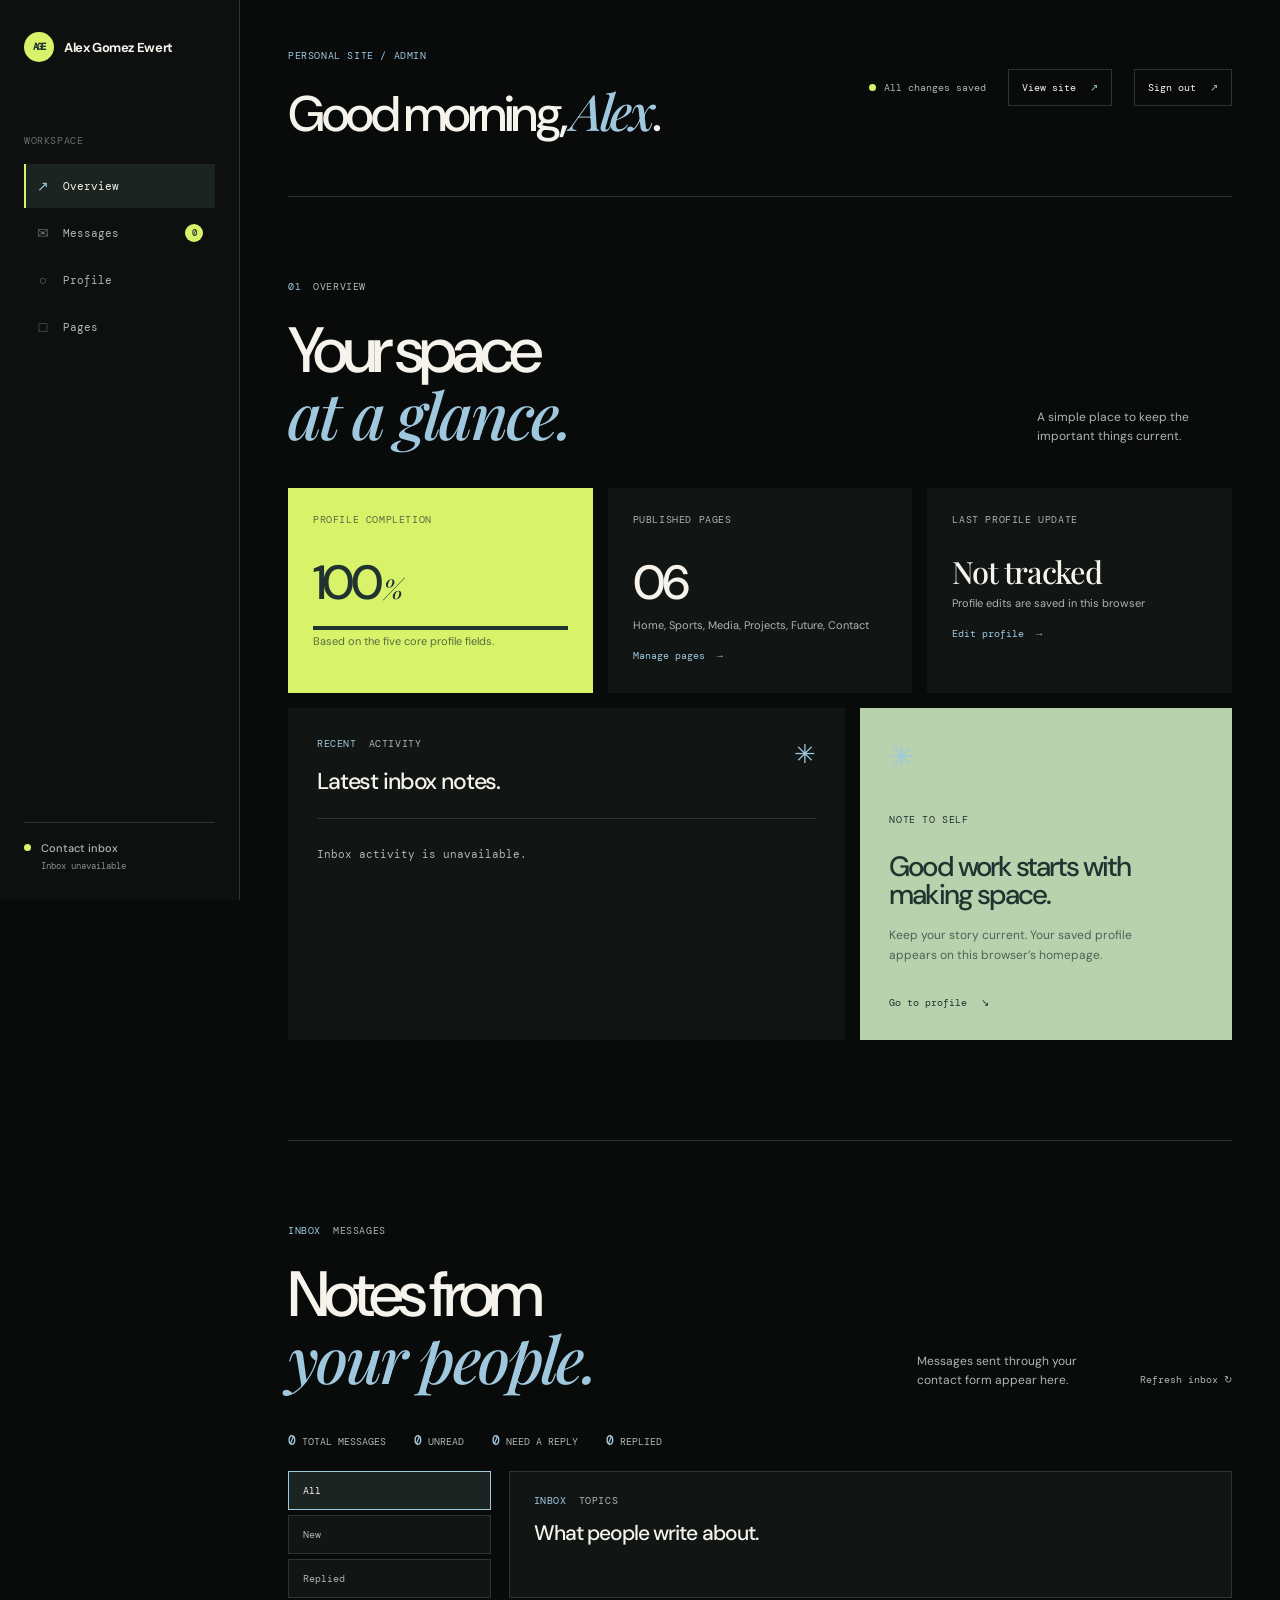
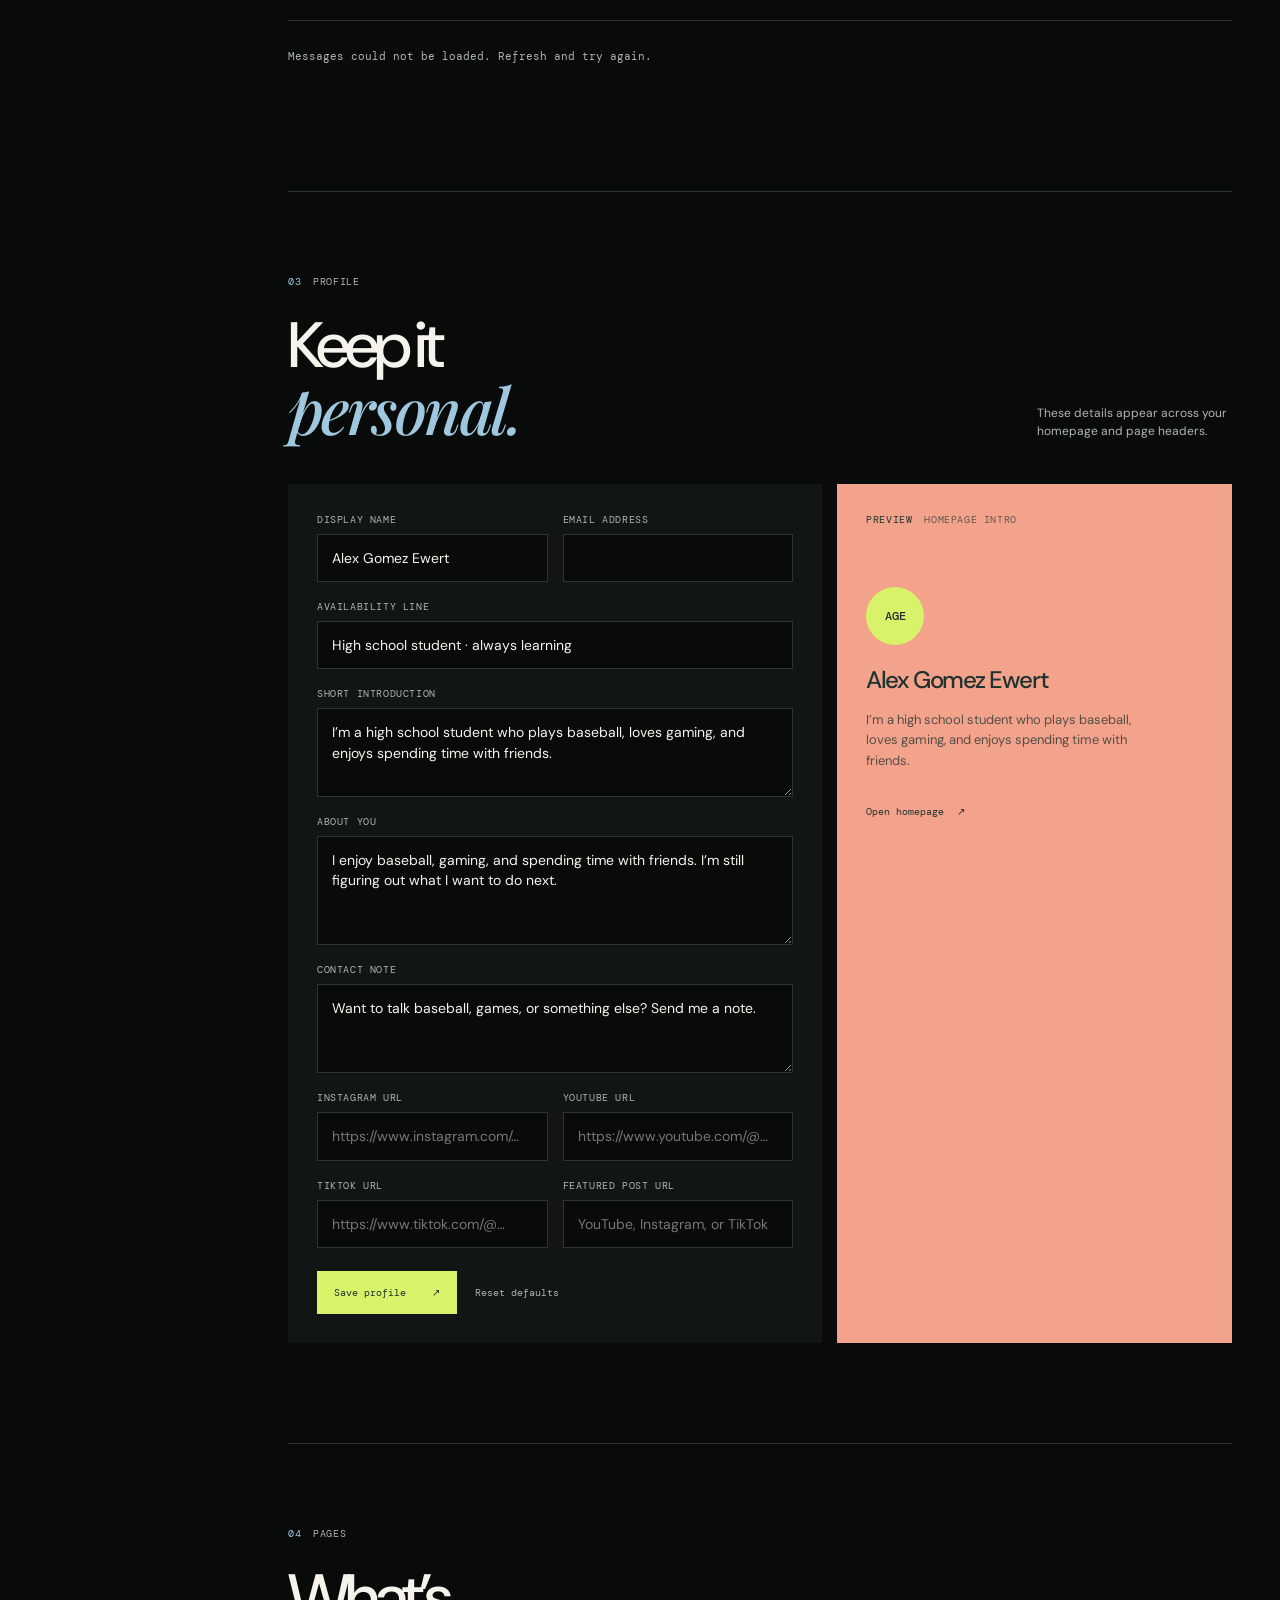
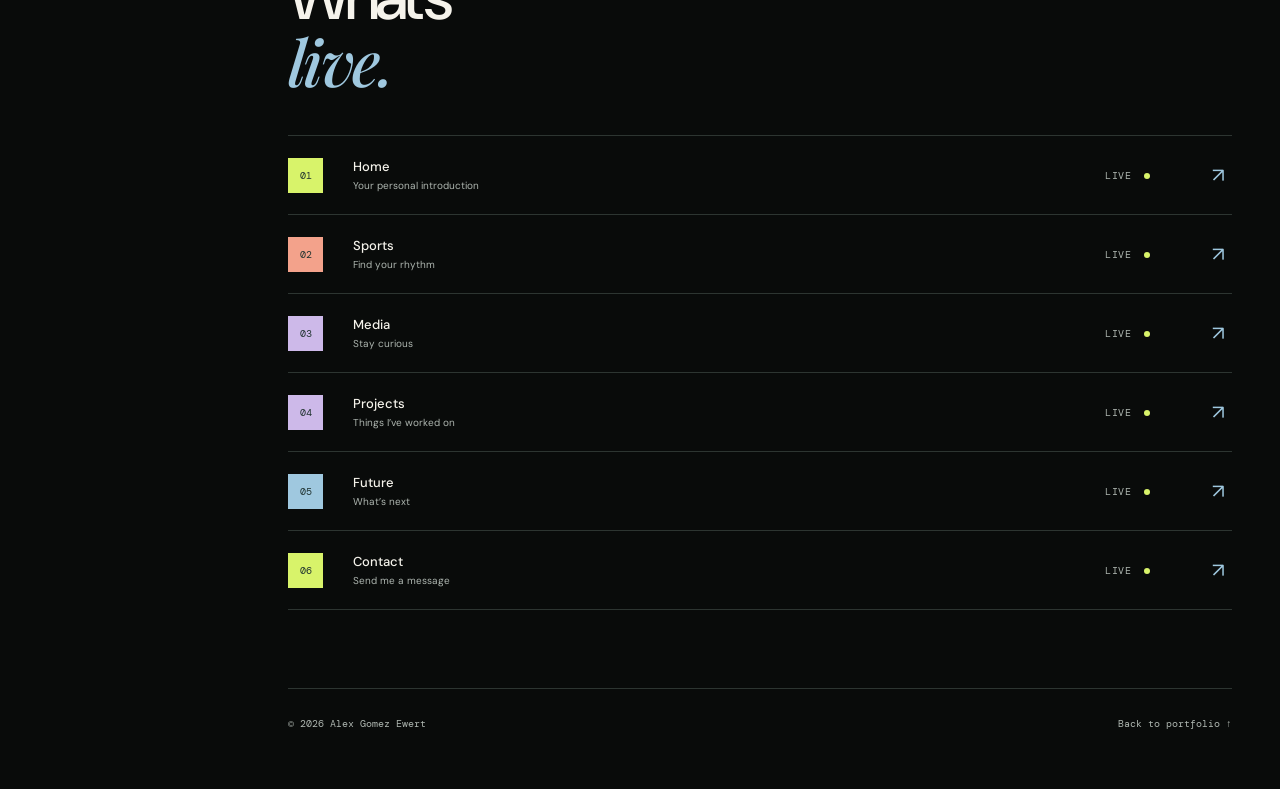
==== admin.html @ 847459ca "Implement admin panel updates and update memory documentation Replit-Commit-Author: Agent" ====
<!doctype html>
<html lang="en">
  <head>
    <meta charset="UTF-8" />
    <meta name="viewport" content="width=device-width, initial-scale=1.0" />
    <meta
      name="description"
      content="A local admin dashboard for managing the personal site."
    />
    <title>Admin dashboard — Alex Gomez Ewert</title>
    <link rel="icon" href="favicon.svg" type="image/svg+xml" />
    <link rel="stylesheet" href="admin.css?v=dashboard-inbox-2" />
  </head>
  <body>
    <div class="admin-shell">
      <aside class="admin-sidebar">
        <a class="admin-brand" href="index.html" aria-label="Alex Gomez Ewert home">
          <span class="admin-brand-mark">
            <span data-brand-initials>AGE</span>
            <img data-brand-image alt="" hidden />
          </span>
          <span class="admin-brand-name">Alex Gomez Ewert</span>
        </a>
        <div class="admin-sidebar-label">Workspace</div>
        <nav class="admin-nav" aria-label="Admin navigation">
          <a class="is-current" href="#overview"><span>↗</span> Overview</a>
          <a href="#messages"><span>✉</span> Messages <b class="admin-nav-badge" id="admin-message-badge">0</b></a>
          <a href="#profile"><span>○</span> Profile</a>
          <a href="#pages"><span>□</span> Pages</a>
        </nav>
        <div class="admin-sidebar-footer">
          <span class="admin-local-dot"></span>
          <div>
              <strong>Contact inbox</strong>
              <small id="admin-storage-status">Checking App Storage…</small>
          </div>
        </div>
      </aside>

      <main class="admin-main">
        <header class="admin-topbar">
          <div>
            <p class="admin-kicker">Personal site / Admin</p>
            <h1>Good morning, <span data-admin-name>Alex</span>.</h1>
          </div>
          <div class="admin-top-actions">
            <span class="admin-save-indicator"><span></span> All changes saved</span>
            <a class="admin-view-site" href="index.html">View site <span aria-hidden="true">↗</span></a>
            <a class="admin-view-site" href="/logout">Sign out <span aria-hidden="true">↗</span></a>
          </div>
        </header>

        <section class="admin-overview" id="overview" aria-labelledby="overview-title">
          <div class="admin-section-heading">
            <div>
              <p class="admin-section-label"><span>01</span> Overview</p>
              <h2 id="overview-title">Your space<br /><em>at a glance.</em></h2>
            </div>
            <p class="admin-heading-note">A simple place to keep the important things current.</p>
          </div>

          <div class="admin-stat-grid">
            <article class="admin-stat-card admin-stat-highlight">
              <span class="admin-stat-label">Profile completion</span>
              <strong><b data-profile-completion>0</b><span>%</span></strong>
              <div class="admin-progress" role="progressbar" aria-label="Profile fields completed" aria-valuemin="0" aria-valuemax="100" aria-valuenow="0" data-profile-progress><span></span></div>
              <small>Based on the five core profile fields.</small>
            </article>
            <article class="admin-stat-card">
              <span class="admin-stat-label">Published pages</span>
              <strong data-published-page-count>06</strong>
              <small>Home, Sports, Media, Projects, Future, Contact</small>
              <a href="#pages">Manage pages <span aria-hidden="true">→</span></a>
            </article>
            <article class="admin-stat-card">
              <span class="admin-stat-label">Last profile update</span>
              <strong class="admin-stat-date" id="admin-last-updated">Not yet</strong>
              <small>Profile edits are saved in this browser</small>
              <a href="#profile">Edit profile <span aria-hidden="true">→</span></a>
            </article>
          </div>

          <div class="admin-overview-grid">
            <article class="admin-activity-card">
              <div class="admin-card-heading">
                <div>
                  <p class="admin-section-label"><span>Recent</span> Activity</p>
                  <h3>Latest inbox notes.</h3>
                </div>
                <span class="admin-card-mark">✳</span>
              </div>
              <div id="admin-recent-activity"><p class="admin-messages-loading">Loading inbox activity…</p></div>
            </article>

            <article class="admin-note-card">
              <span class="admin-note-symbol">✳</span>
              <p class="admin-section-label admin-section-label-dark"><span>Note to self</span></p>
              <h3>Good work starts with making space.</h3>
              <p>Keep your story current. Your saved profile appears on this browser’s homepage.</p>
              <a class="admin-dark-link" href="#profile">Go to profile <span aria-hidden="true">↘</span></a>
            </article>
          </div>
        </section>

        <section class="admin-messages-section" id="messages" aria-labelledby="messages-title">
          <div class="admin-section-heading">
            <div>
              <p class="admin-section-label"><span>Inbox</span> Messages</p>
              <h2 id="messages-title">Notes from<br /><em>your people.</em></h2>
            </div>
            <div class="admin-messages-heading-actions">
              <p class="admin-heading-note">Messages sent through your contact form appear here.</p>
              <button class="admin-reset" id="refresh-messages" type="button">Refresh inbox ↻</button>
            </div>
          </div>
          <div class="admin-messages-summary">
            <span><strong id="admin-message-count">0</strong> total messages</span>
            <span><strong id="admin-unread-count">0</strong> unread</span>
            <span><strong id="admin-new-count">0</strong> need a reply</span>
            <span><strong id="admin-replied-count">0</strong> replied</span>
          </div>
          <div class="admin-message-insights">
            <div class="admin-message-filters" role="group" aria-label="Filter messages">
              <button class="admin-message-filter is-active" type="button" data-message-filter="all" aria-pressed="true">All</button>
              <button class="admin-message-filter" type="button" data-message-filter="new" aria-pressed="false">New</button>
              <button class="admin-message-filter" type="button" data-message-filter="replied" aria-pressed="false">Replied</button>
            </div>
            <div class="admin-reason-card">
              <div>
                <p class="admin-section-label"><span>Inbox</span> Topics</p>
                <h3>What people write about.</h3>
              </div>
              <div class="admin-reason-chart" id="admin-reason-chart" aria-label="Message count by contact topic"></div>
              <p class="admin-reason-empty" id="admin-reason-empty" hidden>No topics to chart yet.</p>
            </div>
          </div>
          <div class="admin-messages-list" id="admin-messages-list">
            <p class="admin-messages-loading">Loading messages…</p>
          </div>
        </section>

        <section class="admin-profile-section" id="profile" aria-labelledby="profile-title">
          <div class="admin-section-heading">
            <div>
              <p class="admin-section-label"><span>03</span> Profile</p>
              <h2 id="profile-title">Keep it<br /><em>personal.</em></h2>
            </div>
            <p class="admin-heading-note">These details appear across your homepage and page headers.</p>
          </div>

          <div class="admin-profile-grid">
            <form class="admin-form" id="admin-profile-form">
              <div class="admin-form-grid">
                <label>
                  Display name
                  <input name="name" type="text" autocomplete="name" required />
                </label>
                <label>
                  Email address
                  <input name="email" type="email" autocomplete="email" />
                </label>
              </div>
              <label>
                Availability line
                <input name="availability" type="text" maxlength="60" required />
              </label>
              <label>
                Short introduction
                <textarea name="intro" rows="3" maxlength="220" required></textarea>
              </label>
              <label>
                About you
                <textarea name="about" rows="4" maxlength="300" required></textarea>
              </label>
              <label>
                Contact note
                <textarea name="contactNote" rows="3" maxlength="220" required></textarea>
              </label>
              <div class="admin-form-grid">
                <label>
                  Instagram URL
                  <input name="instagram" type="url" maxlength="300" placeholder="https://www.instagram.com/…" />
                </label>
                <label>
                  YouTube URL
                  <input name="youtube" type="url" maxlength="300" placeholder="https://www.youtube.com/@…" />
                </label>
              </div>
              <div class="admin-form-grid">
                <label>
                  TikTok URL
                  <input name="tiktok" type="url" maxlength="300" placeholder="https://www.tiktok.com/@…" />
                </label>
                <label>
                  Featured post URL
                  <input name="featuredPostUrl" type="url" maxlength="300" placeholder="YouTube, Instagram, or TikTok" />
                </label>
              </div>
              <div class="admin-form-actions">
                <button class="admin-button" type="submit">Save profile <span aria-hidden="true">↗</span></button>
                <button class="admin-reset" type="button">Reset defaults</button>
                <span class="admin-form-status" role="status" aria-live="polite"></span>
              </div>
            </form>
            <aside class="admin-preview-card">
              <p class="admin-section-label"><span>Preview</span> Homepage intro</p>
              <div class="admin-preview-avatar" data-admin-initials>AGE</div>
              <h3 data-admin-preview-name>Alex Gomez Ewert</h3>
              <p data-admin-preview-intro>I’m a high school student who plays baseball, loves gaming, and enjoys spending time with friends.</p>
              <a href="index.html">Open homepage <span aria-hidden="true">↗</span></a>
            </aside>
          </div>
        </section>

        <section class="admin-pages-section" id="pages" aria-labelledby="pages-title">
          <div class="admin-section-heading">
            <div>
              <p class="admin-section-label"><span>04</span> Pages</p>
              <h2 id="pages-title">What’s<br /><em>live.</em></h2>
            </div>
          </div>
          <div class="admin-page-list">
            <a class="admin-page-row" href="index.html">
              <span class="admin-page-icon admin-page-icon-lime">01</span>
              <span><strong>Home</strong><small>Your personal introduction</small></span>
              <span class="admin-page-status">Live <i></i></span>
              <span class="admin-page-arrow">↗</span>
            </a>
            <a class="admin-page-row" href="sports.html">
              <span class="admin-page-icon admin-page-icon-coral">02</span>
              <span><strong>Sports</strong><small>Find your rhythm</small></span>
              <span class="admin-page-status">Live <i></i></span>
              <span class="admin-page-arrow">↗</span>
            </a>
            <a class="admin-page-row" href="media.html">
              <span class="admin-page-icon admin-page-icon-violet">03</span>
              <span><strong>Media</strong><small>Stay curious</small></span>
              <span class="admin-page-status">Live <i></i></span>
              <span class="admin-page-arrow">↗</span>
            </a>
            <a class="admin-page-row" href="projects.html">
              <span class="admin-page-icon admin-page-icon-violet">04</span>
              <span><strong>Projects</strong><small>Things I’ve worked on</small></span>
              <span class="admin-page-status">Live <i></i></span>
              <span class="admin-page-arrow">↗</span>
            </a>
            <a class="admin-page-row" href="future.html">
              <span class="admin-page-icon admin-page-icon-blue">05</span>
              <span><strong>Future</strong><small>What’s next</small></span>
              <span class="admin-page-status">Live <i></i></span>
              <span class="admin-page-arrow">↗</span>
            </a>
            <a class="admin-page-row" href="contact.html">
              <span class="admin-page-icon admin-page-icon-lime">06</span>
              <span><strong>Contact</strong><small>Send me a message</small></span>
              <span class="admin-page-status">Live <i></i></span>
              <span class="admin-page-arrow">↗</span>
            </a>
          </div>
        </section>

        <footer class="admin-footer">
          <span>© <span id="admin-year"></span> <span data-admin-footer-name>Alex Gomez Ewert</span></span>
          <a href="index.html">Back to portfolio ↑</a>
        </footer>
      </main>
    </div>

    <script src="admin.js?v=message-management-1"></script>
  </body>
</html>
---- admin.css ----
@import url("https://fonts.googleapis.com/css2?family=DM+Mono:wght@400;500&family=DM+Sans:wght@400;500;600;700&family=Playfair+Display:ital,wght@0,500;0,600;1,500;1,600&display=swap");

.admin-stat-card strong.admin-stat-date {
  max-width: 100%;
  overflow-wrap: anywhere;
  font-family: var(--serif);
  font-size: clamp(24px, 2.4vw, 34px);
  letter-spacing: -0.04em;
}

.admin-stat-card strong b {
  font: inherit;
}

.admin-progress span {
  width: 0;
  transition: width 220ms ease;
}

.admin-message-insights {
  display: grid;
  grid-template-columns: minmax(150px, 0.28fr) minmax(0, 1fr);
  gap: 18px;
  margin: 22px 0;
}

.admin-message-filters {
  display: flex;
  flex-direction: column;
  align-self: start;
  gap: 5px;
}

.admin-message-filter {
  padding: 12px 14px;
  border: 1px solid var(--line);
  color: var(--muted);
  background: var(--panel);
  cursor: pointer;
  font-family: var(--mono);
  font-size: 10px;
  text-align: left;
  transition: border-color 180ms ease, color 180ms ease, background-color 180ms ease;
}

.admin-message-filter:hover,
.admin-message-filter.is-active {
  border-color: var(--blue);
  color: var(--ink);
  background: #1b2420;
}

.admin-message-filter:focus-visible {
  outline: 2px solid var(--lime);
  outline-offset: 3px;
}

.admin-reason-card {
  min-width: 0;
  padding: 22px 24px;
  border: 1px solid var(--line);
  background: var(--panel);
}

.admin-reason-card h3 {
  margin: 12px 0 20px;
  font-size: 21px;
  font-weight: 500;
  letter-spacing: -0.045em;
}

.admin-reason-chart {
  display: grid;
  gap: 12px;
}

.admin-reason-row {
  display: grid;
  grid-template-columns: minmax(64px, 96px) minmax(40px, 1fr) 24px;
  align-items: center;
  gap: 12px;
  min-width: 0;
}

.admin-reason-label,
.admin-reason-value {
  color: var(--muted);
  font-family: var(--mono);
  font-size: 9px;
}

.admin-reason-value {
  color: var(--ink);
  text-align: right;
}

.admin-reason-track {
  display: block;
  height: 7px;
  overflow: hidden;
  background: #26302b;
}

.admin-reason-fill {
  display: block;
  height: 100%;
  min-width: 0;
  background: var(--blue);
  transition: width 220ms ease;
}

.admin-reason-empty {
  margin: 16px 0 0;
  color: var(--muted);
  font-family: var(--mono);
  font-size: 10px;
}

.admin-message-meta {
  display: flex;
  flex-wrap: wrap;
  gap: 8px;
  margin-top: 18px;
}

.admin-message-reason,
.admin-message-status {
  display: inline-flex;
  padding: 6px 8px;
  border: 1px solid var(--line);
  color: var(--blue);
  font-family: var(--mono);
  font-size: 9px;
  letter-spacing: 0.04em;
  text-transform: uppercase;
}

.admin-message-status {
  color: var(--coral);
}

.admin-message-status.is-replied {
  color: var(--lime);
}

.admin-message-action {
  margin-right: 16px;
}

.admin-message-action:disabled {
  cursor: wait;
  opacity: 0.55;
}

.admin-activity-row time {
  max-width: 145px;
  text-align: right;
}

@media (max-width: 700px) {
  .admin-message-insights {
    grid-template-columns: 1fr;
  }

  .admin-message-filters {
    flex-direction: row;
  }

  .admin-message-filter {
    flex: 1;
    text-align: center;
  }
}

@media (max-width: 480px) {
  .admin-reason-card {
    padding: 18px 15px;
  }

  .admin-reason-row {
    grid-template-columns: 66px minmax(30px, 1fr) 20px;
    gap: 8px;
  }

  .admin-message-footer {
    align-items: flex-start;
    flex-direction: column;
    gap: 10px;
  }
}
:root {
  --ink: #f5f3eb;
  --muted: #aeb6b0;
  --paper: #090b0a;
  --panel: #111614;
  --line: #2d3531;
  --lime: #d8f36a;
  --sage: #b9d1ad;
  --coral: #f3a28b;
  --blue: #9fc8df;
  --violet: #cdb9e9;
  --dark: #203330;
  --sans: "DM Sans", Arial, sans-serif;
  --serif: "Playfair Display", Georgia, serif;
  --mono: "DM Mono", monospace;
}

* {
  box-sizing: border-box;
}

html {
  scroll-behavior: smooth;
}

body {
  margin: 0;
  color: var(--ink);
  background: var(--paper);
  font-family: var(--sans);
  -webkit-font-smoothing: antialiased;
}

a {
  color: inherit;
  text-decoration: none;
}

button,
input,
textarea {
  font: inherit;
}

.admin-shell {
  display: grid;
  grid-template-columns: 240px 1fr;
  min-height: 100vh;
}

.admin-sidebar {
  position: sticky;
  top: 0;
  display: flex;
  flex-direction: column;
  height: 100vh;
  padding: 32px 24px 27px;
  border-right: 1px solid var(--line);
  background: #0d100f;
}

.admin-brand {
  display: inline-flex;
  align-items: center;
  gap: 10px;
  font-size: 13px;
  font-weight: 700;
  letter-spacing: -0.03em;
}

.admin-brand-mark {
  position: relative;
  display: grid;
  width: 30px;
  height: 30px;
  place-items: center;
  overflow: hidden;
  color: var(--dark);
  background: var(--lime);
  border-radius: 50%;
  font-family: var(--mono);
  font-size: 9px;
  letter-spacing: -0.1em;
}

.admin-brand-mark img {
  position: absolute;
  inset: 0;
  width: 100%;
  height: 100%;
  object-fit: cover;
}

.admin-brand-mark.has-image > span {
  visibility: hidden;
}

.admin-sidebar-label,
.admin-kicker,
.admin-section-label,
.admin-stat-label,
.admin-sidebar-footer,
.admin-form label,
.admin-page-status {
  font-family: var(--mono);
  font-size: 10px;
  letter-spacing: 0.06em;
  text-transform: uppercase;
}

.admin-sidebar-label {
  margin: 72px 0 17px;
  color: #67726c;
}

.admin-nav {
  display: flex;
  flex-direction: column;
  gap: 3px;
}

.admin-nav a {
  display: flex;
  align-items: center;
  gap: 13px;
  padding: 13px 12px;
  color: var(--muted);
  font-family: var(--mono);
  font-size: 11px;
  transition: color 180ms ease, background-color 180ms ease;
}

.admin-nav a span {
  width: 14px;
  color: #64706a;
  font-size: 14px;
  text-align: center;
}

.admin-nav-badge {
  display: inline-grid;
  min-width: 18px;
  height: 18px;
  margin-left: auto;
  padding: 0 5px;
  place-items: center;
  color: var(--dark);
  background: var(--lime);
  border-radius: 9px;
  font-family: var(--mono);
  font-size: 9px;
  font-weight: 500;
}

.admin-nav a:hover,
.admin-nav a.is-current {
  color: var(--ink);
  background: #1b2420;
}

.admin-nav a.is-current {
  box-shadow: inset 2px 0 0 var(--lime);
}

.admin-nav a.is-current span {
  color: var(--blue);
}

.admin-sidebar-footer {
  display: flex;
  align-items: flex-start;
  gap: 10px;
  margin-top: auto;
  padding-top: 18px;
  border-top: 1px solid var(--line);
  color: #84918a;
  line-height: 1.45;
}

.admin-sidebar-footer strong,
.admin-sidebar-footer small {
  display: block;
}

.admin-sidebar-footer strong {
  color: var(--muted);
  font-family: var(--sans);
  font-size: 11px;
  font-weight: 500;
  letter-spacing: 0;
  text-transform: none;
}

.admin-sidebar-footer small {
  margin-top: 3px;
  font-size: 9px;
  letter-spacing: 0;
  text-transform: none;
}

.admin-local-dot {
  width: 7px;
  height: 7px;
  margin-top: 3px;
  background: var(--lime);
  border-radius: 50%;
}

.admin-main {
  width: min(1120px, calc(100% - 96px));
  margin: 0 auto;
  padding-top: 49px;
}

.admin-topbar {
  display: flex;
  align-items: flex-start;
  justify-content: space-between;
  gap: 30px;
  padding-bottom: 49px;
  border-bottom: 1px solid var(--line);
}

.admin-kicker {
  margin: 0 0 15px;
  color: var(--blue);
}

.admin-topbar h1 {
  margin: 0;
  font-size: clamp(33px, 4vw, 50px);
  font-weight: 500;
  letter-spacing: -0.07em;
}

.admin-topbar h1 span {
  color: var(--blue);
  font-family: var(--serif);
  font-style: italic;
  font-weight: 500;
}

.admin-top-actions {
  display: flex;
  align-items: center;
  gap: 22px;
  padding-top: 20px;
}

.admin-save-indicator {
  display: flex;
  align-items: center;
  gap: 8px;
  color: var(--muted);
  font-family: var(--mono);
  font-size: 10px;
}

.admin-save-indicator span {
  width: 7px;
  height: 7px;
  background: var(--lime);
  border-radius: 50%;
}

.admin-view-site,
.admin-page-arrow,
.admin-page-row,
.admin-note-card a,
.admin-stat-card a,
.admin-footer a {
  transition: color 180ms ease, transform 180ms ease, border-color 180ms ease;
}

.admin-view-site {
  padding: 11px 13px;
  border: 1px solid var(--line);
  color: var(--ink);
  font-family: var(--mono);
  font-size: 10px;
}

.admin-view-site span {
  margin-left: 8px;
  color: var(--blue);
}

.admin-view-site:hover {
  border-color: var(--lime);
}

.admin-section-heading {
  display: flex;
  align-items: flex-end;
  justify-content: space-between;
  gap: 35px;
  margin-bottom: 38px;
}

.admin-overview,
.admin-messages-section,
.admin-profile-section,
.admin-pages-section {
  padding: 83px 0 100px;
  border-bottom: 1px solid var(--line);
}

.admin-section-label {
  display: flex;
  gap: 12px;
  margin: 0;
  color: var(--muted);
}

.admin-section-label span {
  color: var(--blue);
}

.admin-section-heading h2 {
  margin: 27px 0 0;
  font-size: clamp(41px, 5.1vw, 64px);
  font-weight: 500;
  line-height: 0.98;
  letter-spacing: -0.08em;
}

.admin-section-heading h2 em {
  color: var(--blue);
  font-family: var(--serif);
  font-weight: 500;
  letter-spacing: -0.04em;
}

.admin-heading-note {
  max-width: 195px;
  margin: 0 0 5px;
  color: var(--muted);
  font-size: 12px;
  line-height: 1.55;
}

.admin-messages-heading-actions {
  display: flex;
  align-items: flex-end;
  gap: 28px;
}

.admin-messages-heading-actions .admin-reset {
  white-space: nowrap;
}

.admin-messages-summary {
  display: flex;
  gap: 28px;
  margin-bottom: 17px;
  color: var(--muted);
  font-family: var(--mono);
  font-size: 10px;
  text-transform: uppercase;
}

.admin-messages-summary strong {
  color: var(--blue);
  font-size: 13px;
  font-weight: 500;
}

.admin-messages-list {
  border-top: 1px solid var(--line);
}

.admin-messages-loading,
.admin-messages-empty {
  margin: 0;
  padding: 28px 0;
  color: var(--muted);
  font-family: var(--mono);
  font-size: 11px;
}

.admin-message-card {
  padding: 23px 24px 24px;
  border-bottom: 1px solid var(--line);
  background: var(--panel);
}

.admin-message-card.is-unread {
  box-shadow: inset 3px 0 0 var(--lime);
}

.admin-message-header,
.admin-message-footer {
  display: flex;
  align-items: center;
  justify-content: space-between;
  gap: 18px;
}

.admin-message-sender {
  display: flex;
  align-items: center;
  gap: 12px;
}

.admin-message-avatar {
  display: grid;
  width: 34px;
  height: 34px;
  place-items: center;
  color: var(--dark);
  background: var(--blue);
  border-radius: 50%;
  font-family: var(--mono);
  font-size: 10px;
}

.admin-message-sender strong {
  display: block;
  color: var(--ink);
  font-size: 14px;
  font-weight: 500;
}

.admin-message-sender a,
.admin-message-date {
  display: block;
  margin-top: 4px;
  color: var(--muted);
  font-family: var(--mono);
  font-size: 10px;
}

.admin-message-sender a:hover {
  color: var(--blue);
}

.admin-message-unread {
  color: var(--lime);
  font-family: var(--mono);
  font-size: 9px;
  letter-spacing: 0.06em;
  text-transform: uppercase;
}

.admin-message-body {
  max-width: 720px;
  margin: 23px 0;
  color: var(--ink);
  font-size: 13px;
  line-height: 1.65;
  white-space: pre-wrap;
  overflow-wrap: anywhere;
}

.admin-message-footer {
  justify-content: flex-start;
}

.admin-message-action {
  padding: 8px 0;
  border: 0;
  color: var(--blue);
  background: transparent;
  cursor: pointer;
  font-family: var(--mono);
  font-size: 10px;
}

.admin-message-action:hover {
  color: var(--lime);
}

.admin-stat-grid {
  display: grid;
  grid-template-columns: repeat(3, 1fr);
  gap: 15px;
}

.admin-stat-card {
  min-height: 205px;
  padding: 25px 25px 21px;
  background: var(--panel);
}

.admin-stat-highlight {
  color: var(--dark);
  background: var(--lime);
}

.admin-stat-label {
  display: block;
  opacity: 0.7;
}

.admin-stat-card strong {
  display: block;
  margin-top: 25px;
  font-size: 48px;
  font-weight: 500;
  letter-spacing: -0.08em;
}

.admin-stat-card strong span {
  margin-left: 3px;
  font-family: var(--serif);
  font-size: 26px;
  font-style: italic;
}

.admin-stat-card small {
  display: block;
  margin-top: 4px;
  color: var(--muted);
  font-size: 11px;
}

.admin-stat-highlight small {
  color: var(--dark);
  opacity: 0.7;
}

.admin-stat-card a {
  display: inline-block;
  margin-top: 17px;
  color: var(--blue);
  font-family: var(--mono);
  font-size: 10px;
}

.admin-stat-card a span {
  margin-left: 6px;
}

.admin-stat-card a:hover {
  color: var(--ink);
}

.admin-progress {
  width: 100%;
  height: 4px;
  margin-top: 12px;
  background: rgba(32, 51, 48, 0.22);
}

.admin-progress span {
  display: block;
  width: 80%;
  height: 100%;
  background: var(--dark);
}

.admin-overview-grid {
  display: grid;
  grid-template-columns: 1.2fr 0.8fr;
  gap: 15px;
  margin-top: 15px;
}

.admin-activity-card,
.admin-note-card {
  min-height: 330px;
  padding: 29px;
  background: var(--panel);
}

.admin-card-heading {
  display: flex;
  justify-content: space-between;
  padding-bottom: 22px;
  border-bottom: 1px solid var(--line);
}

.admin-card-heading h3 {
  margin: 16px 0 0;
  font-size: 23px;
  font-weight: 500;
  letter-spacing: -0.05em;
}

.admin-card-mark {
  color: var(--blue);
  font-size: 26px;
}

.admin-activity-row {
  display: grid;
  grid-template-columns: 27px 1fr auto;
  gap: 13px;
  align-items: center;
  min-height: 72px;
  border-bottom: 1px solid var(--line);
}

.admin-activity-row:last-child {
  border-bottom: 0;
}

.activity-icon {
  display: grid;
  width: 25px;
  height: 25px;
  place-items: center;
  border-radius: 50%;
  color: var(--dark);
  font-size: 12px;
}

.activity-icon-lime {
  background: var(--lime);
}

.activity-icon-coral {
  background: var(--coral);
}

.activity-icon-blue {
  background: var(--blue);
}

.admin-activity-row strong,
.admin-activity-row small {
  display: block;
}

.admin-activity-row strong {
  font-size: 12px;
  font-weight: 500;
}

.admin-activity-row small {
  margin-top: 4px;
  color: var(--muted);
  font-size: 10px;
}

.admin-activity-row time {
  color: var(--muted);
  font-family: var(--mono);
  font-size: 10px;
}

.admin-note-card {
  color: var(--dark);
  background: var(--sage);
}

.admin-note-symbol {
  color: var(--blue);
  font-size: 30px;
}

.admin-section-label-dark {
  margin-top: 37px;
  color: rgba(32, 51, 48, 0.68);
}

.admin-section-label-dark span {
  color: var(--dark);
}

.admin-note-card h3 {
  max-width: 280px;
  margin: 27px 0 17px;
  font-size: 28px;
  font-weight: 500;
  line-height: 1;
  letter-spacing: -0.07em;
}

.admin-note-card > p:not(.admin-section-label) {
  max-width: 290px;
  margin: 0 0 25px;
  color: rgba(32, 51, 48, 0.7);
  font-size: 12px;
  line-height: 1.6;
}

.admin-dark-link {
  display: inline-block;
  font-family: var(--mono);
  font-size: 10px;
}

.admin-dark-link span {
  margin-left: 8px;
}

.admin-dark-link:hover {
  color: var(--blue);
}

.admin-profile-grid {
  display: grid;
  grid-template-columns: 1.15fr 0.85fr;
  gap: 15px;
}

.admin-form,
.admin-preview-card {
  padding: 29px;
  background: var(--panel);
}

.admin-form {
  display: flex;
  flex-direction: column;
  gap: 18px;
}

.admin-form-grid {
  display: grid;
  grid-template-columns: 1fr 1fr;
  gap: 15px;
}

.admin-form label {
  display: flex;
  flex-direction: column;
  gap: 8px;
  color: var(--muted);
}

.admin-form input,
.admin-form textarea {
  width: 100%;
  padding: 13px 14px;
  border: 1px solid var(--line);
  border-radius: 0;
  outline: none;
  color: var(--ink);
  background: #090b0a;
  font: 14px/1.45 var(--sans);
  letter-spacing: normal;
  text-transform: none;
  resize: vertical;
  transition: border-color 180ms ease, box-shadow 180ms ease;
}

.admin-form input:focus,
.admin-form textarea:focus {
  border-color: var(--lime);
  box-shadow: 0 0 0 2px rgba(216, 243, 106, 0.12);
}

.admin-form-actions {
  display: flex;
  align-items: center;
  gap: 18px;
  margin-top: 5px;
}

.admin-button {
  display: inline-flex;
  align-items: center;
  justify-content: space-between;
  gap: 25px;
  min-width: 140px;
  padding: 15px 17px;
  border: 0;
  color: var(--dark);
  background: var(--lime);
  font-family: var(--mono);
  font-size: 10px;
  cursor: pointer;
  transition: transform 180ms ease, background-color 180ms ease;
}

.admin-button:hover {
  background: #c5e553;
  transform: translateY(-2px);
}

.admin-reset {
  border: 0;
  padding: 8px 0;
  color: var(--muted);
  background: transparent;
  font-family: var(--mono);
  font-size: 10px;
  cursor: pointer;
}

.admin-reset:hover {
  color: var(--blue);
}

.admin-form-status {
  color: var(--blue);
  font-family: var(--mono);
  font-size: 10px;
}

.admin-preview-card {
  min-height: 100%;
  background: var(--coral);
}

.admin-preview-card .admin-section-label {
  color: rgba(32, 51, 48, 0.68);
}

.admin-preview-card .admin-section-label span {
  color: var(--dark);
}

.admin-preview-avatar {
  display: grid;
  width: 58px;
  height: 58px;
  place-items: center;
  margin: 61px 0 19px;
  color: var(--dark);
  background: var(--lime);
  border-radius: 50%;
  font-family: var(--mono);
  font-size: 12px;
  font-weight: 500;
}

.admin-preview-card h3 {
  margin: 0;
  color: var(--dark);
  font-size: 24px;
  font-weight: 500;
  letter-spacing: -0.06em;
}

.admin-preview-card p:not(.admin-section-label) {
  max-width: 280px;
  margin: 15px 0 27px;
  color: rgba(32, 51, 48, 0.75);
  font-size: 13px;
  line-height: 1.6;
}

.admin-preview-card a {
  color: var(--dark);
  font-family: var(--mono);
  font-size: 10px;
}

.admin-preview-card a:hover {
  color: var(--blue);
}

.admin-preview-card a span {
  margin-left: 7px;
}

.admin-pages-section {
  padding-bottom: 78px;
}

.admin-page-list {
  border-top: 1px solid var(--line);
}

.admin-page-row {
  display: grid;
  grid-template-columns: 48px 1fr 90px 20px;
  gap: 17px;
  align-items: center;
  min-height: 79px;
  border-bottom: 1px solid var(--line);
}

.admin-page-row:hover {
  color: var(--blue);
}

.admin-page-icon {
  display: grid;
  width: 35px;
  height: 35px;
  place-items: center;
  color: var(--dark);
  font-family: var(--mono);
  font-size: 10px;
}

.admin-page-icon-lime {
  background: var(--lime);
}

.admin-page-icon-coral {
  background: var(--coral);
}

.admin-page-icon-violet {
  background: var(--violet);
}

.admin-page-icon-blue {
  background: var(--blue);
}

.admin-page-row strong,
.admin-page-row small {
  display: block;
}

.admin-page-row strong {
  color: var(--ink);
  font-size: 13px;
  font-weight: 500;
}

.admin-page-row small {
  margin-top: 4px;
  color: var(--muted);
  font-size: 10px;
}

.admin-page-status {
  color: var(--muted);
}

.admin-page-status i {
  display: inline-block;
  width: 6px;
  height: 6px;
  margin-left: 6px;
  background: var(--lime);
  border-radius: 50%;
}

.admin-page-arrow {
  color: var(--blue);
  font-size: 20px;
}

.admin-footer {
  display: flex;
  justify-content: space-between;
  min-height: 100px;
  padding-top: 28px;
  color: var(--muted);
  font-family: var(--mono);
  font-size: 10px;
}

.admin-footer a:hover {
  color: var(--blue);
}

@media (max-width: 900px) {
  .admin-shell {
    display: block;
  }

  .admin-sidebar {
    position: static;
    display: block;
    height: auto;
    padding: 22px;
    border-right: 0;
    border-bottom: 1px solid var(--line);
  }

  .admin-sidebar-label {
    display: none;
  }

  .admin-nav {
    flex-direction: row;
    gap: 4px;
    margin-top: 22px;
  }

  .admin-nav a {
    flex: 1;
    justify-content: center;
    padding: 10px 8px;
    font-size: 10px;
  }

  .admin-sidebar-footer {
    display: none;
  }

  .admin-main {
    width: min(100% - 44px, 620px);
    padding-top: 40px;
  }

  .admin-topbar {
    display: block;
    padding-bottom: 35px;
  }

  .admin-top-actions {
    justify-content: space-between;
    margin-top: 28px;
    padding-top: 0;
  }

  .admin-overview,
  .admin-messages-section,
  .admin-profile-section,
  .admin-pages-section {
    padding: 70px 0 85px;
  }

  .admin-section-heading {
    display: block;
  }

  .admin-heading-note {
    margin-top: 28px;
  }

  .admin-messages-heading-actions {
    display: block;
  }

  .admin-messages-heading-actions .admin-heading-note {
    margin-bottom: 18px;
  }

  .admin-stat-grid,
  .admin-overview-grid,
  .admin-profile-grid {
    display: block;
  }

  .admin-stat-card,
  .admin-activity-card,
  .admin-note-card,
  .admin-preview-card {
    margin-bottom: 15px;
  }

  .admin-preview-card {
    min-height: 330px;
  }
}

@media (max-width: 480px) {
  .admin-top-actions {
    align-items: flex-start;
    flex-direction: column;
    gap: 15px;
  }

  .admin-form-grid {
    display: block;
  }

  .admin-form-grid label:first-child {
    margin-bottom: 18px;
  }

  .admin-form-actions {
    align-items: flex-start;
    flex-direction: column;
  }

  .admin-page-row {
    grid-template-columns: 40px 1fr 20px;
    gap: 12px;
  }

  .admin-page-status {
    display: none;
  }

  .admin-message-card {
    padding: 20px;
  }

  .admin-message-header {
    align-items: flex-start;
    flex-direction: column;
    gap: 12px;
  }
}
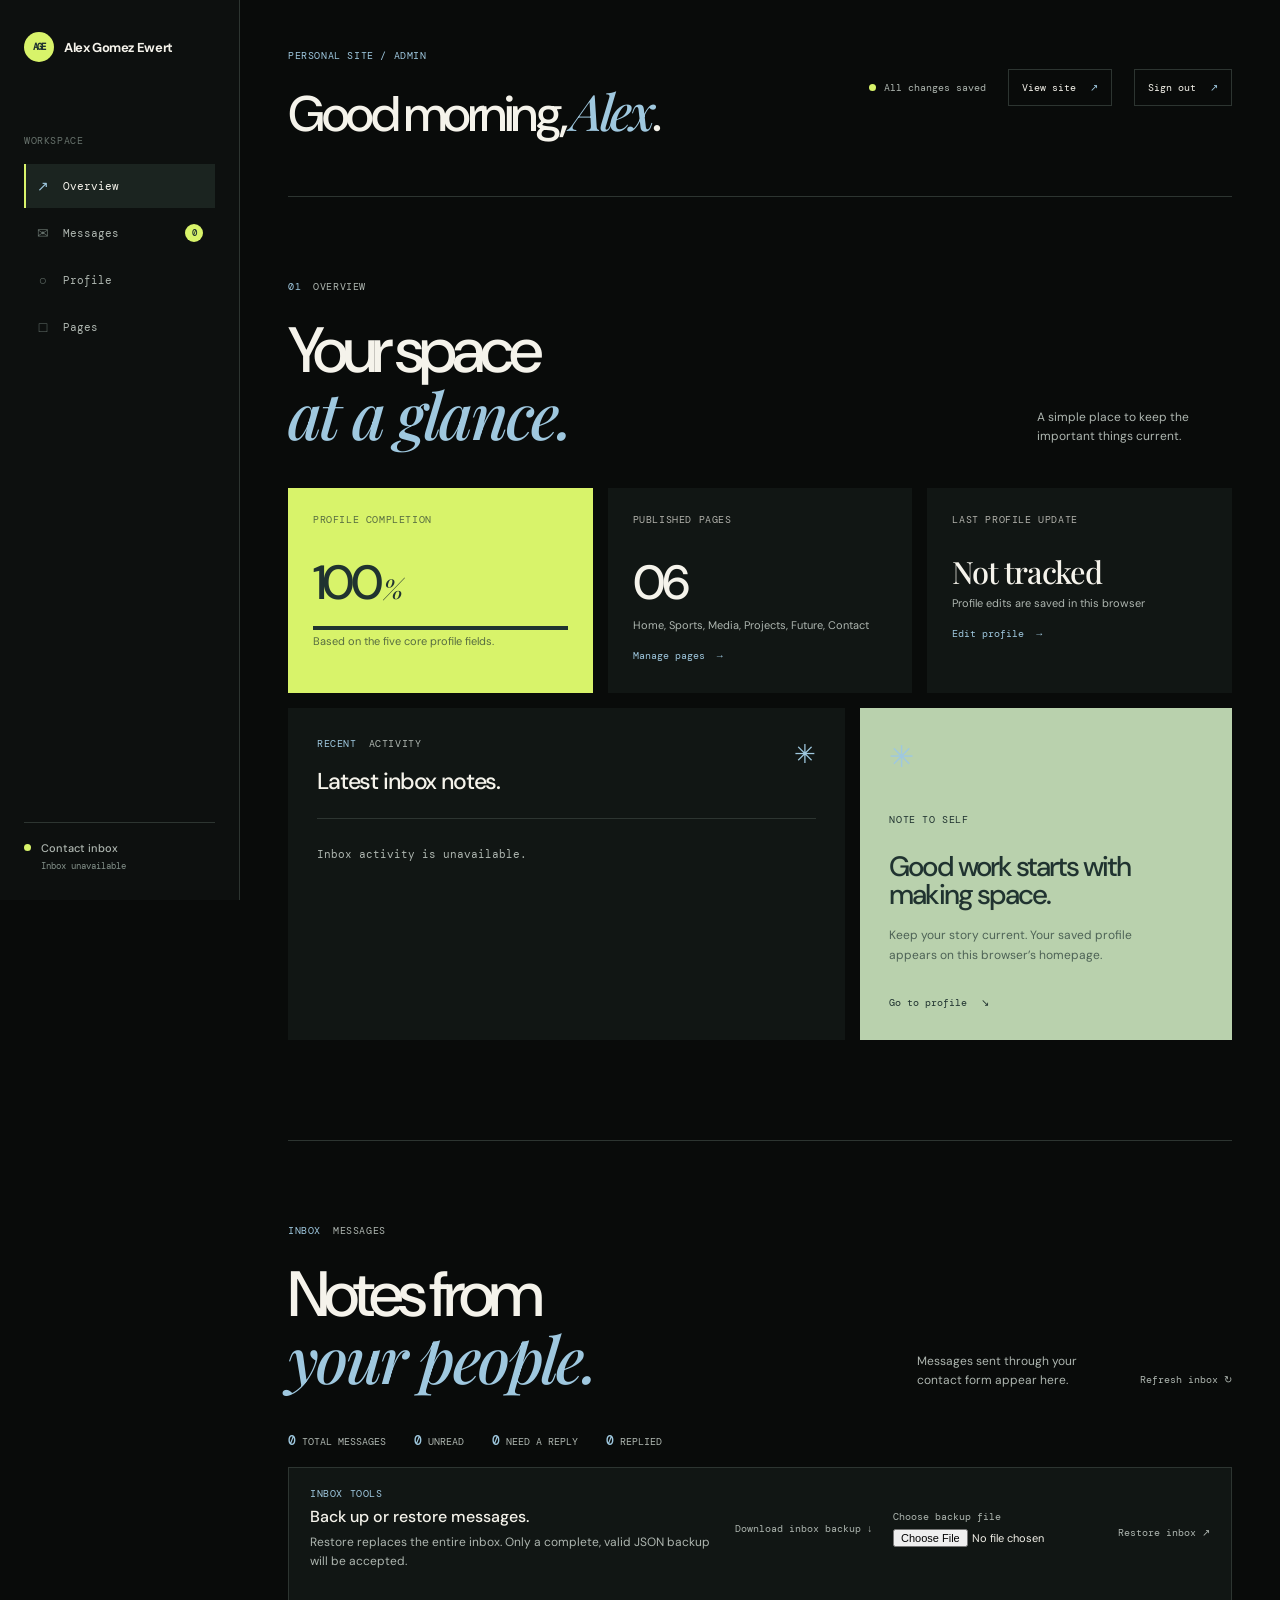
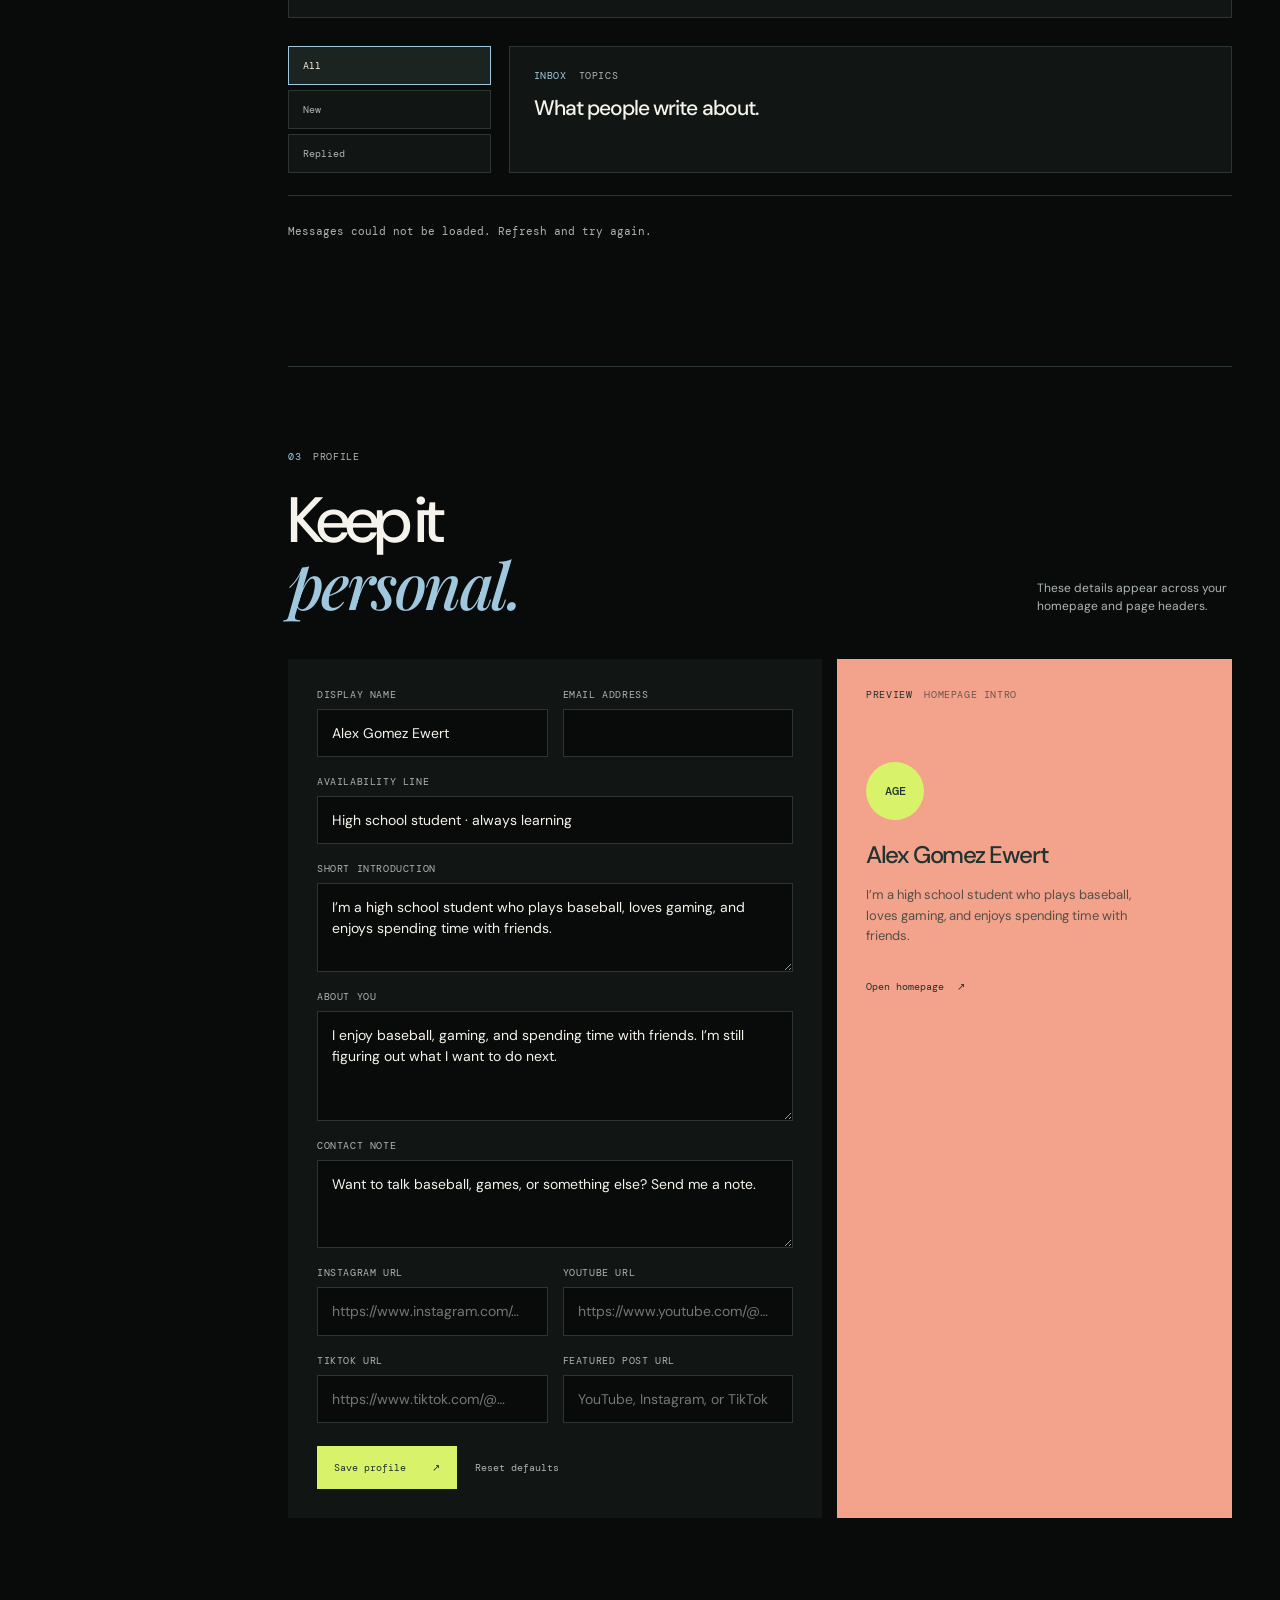
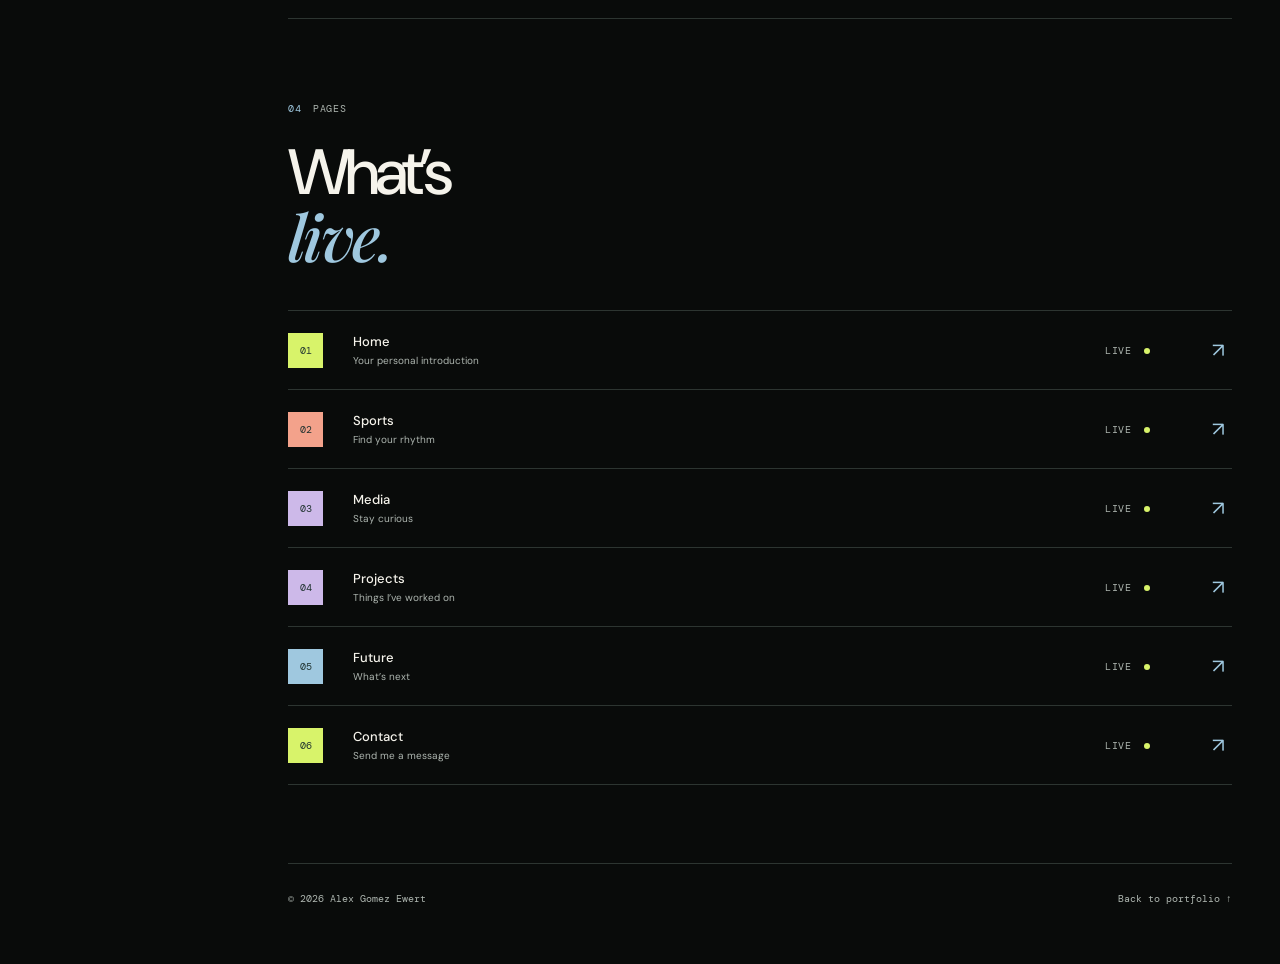
==== commit 0377ff70: "Add authenticated contact inbox backup and safe restore Replit-Task-Id: 9acd478f-b936-49a6-a39b-ecba" ====
--- a/admin.html
+++ b/admin.html
@@ -9,7 +9,7 @@
     />
     <title>Admin dashboard — Alex Gomez Ewert</title>
     <link rel="icon" href="favicon.svg" type="image/svg+xml" />
-    <link rel="stylesheet" href="admin.css?v=dashboard-inbox-2" />
+    <link rel="stylesheet" href="admin.css?v=contact-recovery-1" />
   </head>
   <body>
     <div class="admin-shell">
@@ -119,6 +119,32 @@
             <span><strong id="admin-new-count">0</strong> need a reply</span>
             <span><strong id="admin-replied-count">0</strong> replied</span>
           </div>
+          <section class="admin-inbox-recovery" aria-labelledby="admin-inbox-recovery-title">
+            <div>
+              <p class="admin-section-label"><span>Inbox tools</span></p>
+              <h3 id="admin-inbox-recovery-title">Back up or restore messages.</h3>
+              <p class="admin-inbox-recovery-note">
+                Restore replaces the entire inbox. Only a complete, valid JSON backup will be accepted.
+              </p>
+            </div>
+            <div class="admin-inbox-recovery-actions">
+              <button class="admin-reset" id="download-message-backup" type="button">Download inbox backup ↓</button>
+              <form id="restore-message-backup-form">
+                <label class="admin-inbox-file-label" for="restore-message-backup-file">
+                  Choose backup file
+                  <input
+                    id="restore-message-backup-file"
+                    name="backup"
+                    type="file"
+                    accept=".json,application/json"
+                    required
+                  />
+                </label>
+                <button class="admin-reset" id="restore-message-backup" type="submit">Restore inbox ↗</button>
+              </form>
+            </div>
+            <p class="admin-inbox-recovery-status" id="admin-inbox-recovery-status" role="status" aria-live="polite"></p>
+          </section>
           <div class="admin-message-insights">
             <div class="admin-message-filters" role="group" aria-label="Filter messages">
               <button class="admin-message-filter is-active" type="button" data-message-filter="all" aria-pressed="true">All</button>
@@ -266,6 +292,6 @@
       </main>
     </div>
 
-    <script src="admin.js?v=message-management-1"></script>
+    <script src="admin.js?v=contact-recovery-1"></script>
   </body>
 </html>
--- a/admin.css
+++ b/admin.css
@@ -555,6 +555,70 @@
   font-weight: 500;
 }
 
+.admin-inbox-recovery {
+  display: grid;
+  grid-template-columns: minmax(0, 1fr) auto;
+  gap: 14px 24px;
+  margin: 18px 0 28px;
+  padding: 19px 21px;
+  border: 1px solid var(--line);
+  background: var(--panel);
+}
+
+.admin-inbox-recovery h3 {
+  margin: 6px 0;
+  font-size: 16px;
+  font-weight: 500;
+}
+
+.admin-inbox-recovery-note {
+  max-width: 510px;
+  margin: 0;
+  color: var(--muted);
+  font-size: 12px;
+  line-height: 1.55;
+}
+
+.admin-inbox-recovery-actions {
+  display: flex;
+  align-items: center;
+  gap: 20px;
+}
+
+.admin-inbox-recovery-actions form {
+  display: flex;
+  align-items: flex-end;
+  gap: 15px;
+}
+
+.admin-inbox-file-label {
+  display: grid;
+  gap: 6px;
+  color: var(--muted);
+  font-family: var(--mono);
+  font-size: 10px;
+}
+
+.admin-inbox-file-label input {
+  max-width: 210px;
+  color: var(--ink);
+  font: 11px var(--sans);
+}
+
+.admin-inbox-recovery-status {
+  grid-column: 1 / -1;
+  min-height: 14px;
+  margin: 0;
+  color: var(--blue);
+  font-family: var(--mono);
+  font-size: 10px;
+}
+
+.admin-inbox-recovery button:disabled {
+  cursor: wait;
+  opacity: 0.55;
+}
+
 .admin-messages-list {
   border-top: 1px solid var(--line);
 }
@@ -1207,6 +1271,14 @@
     margin-bottom: 18px;
   }
 
+  .admin-inbox-recovery {
+    grid-template-columns: 1fr;
+  }
+
+  .admin-inbox-recovery-status {
+    grid-column: auto;
+  }
+
   .admin-stat-grid,
   .admin-overview-grid,
   .admin-profile-grid {
@@ -1245,6 +1317,12 @@
     flex-direction: column;
   }
 
+  .admin-inbox-recovery-actions,
+  .admin-inbox-recovery-actions form {
+    align-items: flex-start;
+    flex-direction: column;
+  }
+
   .admin-page-row {
     grid-template-columns: 40px 1fr 20px;
     gap: 12px;
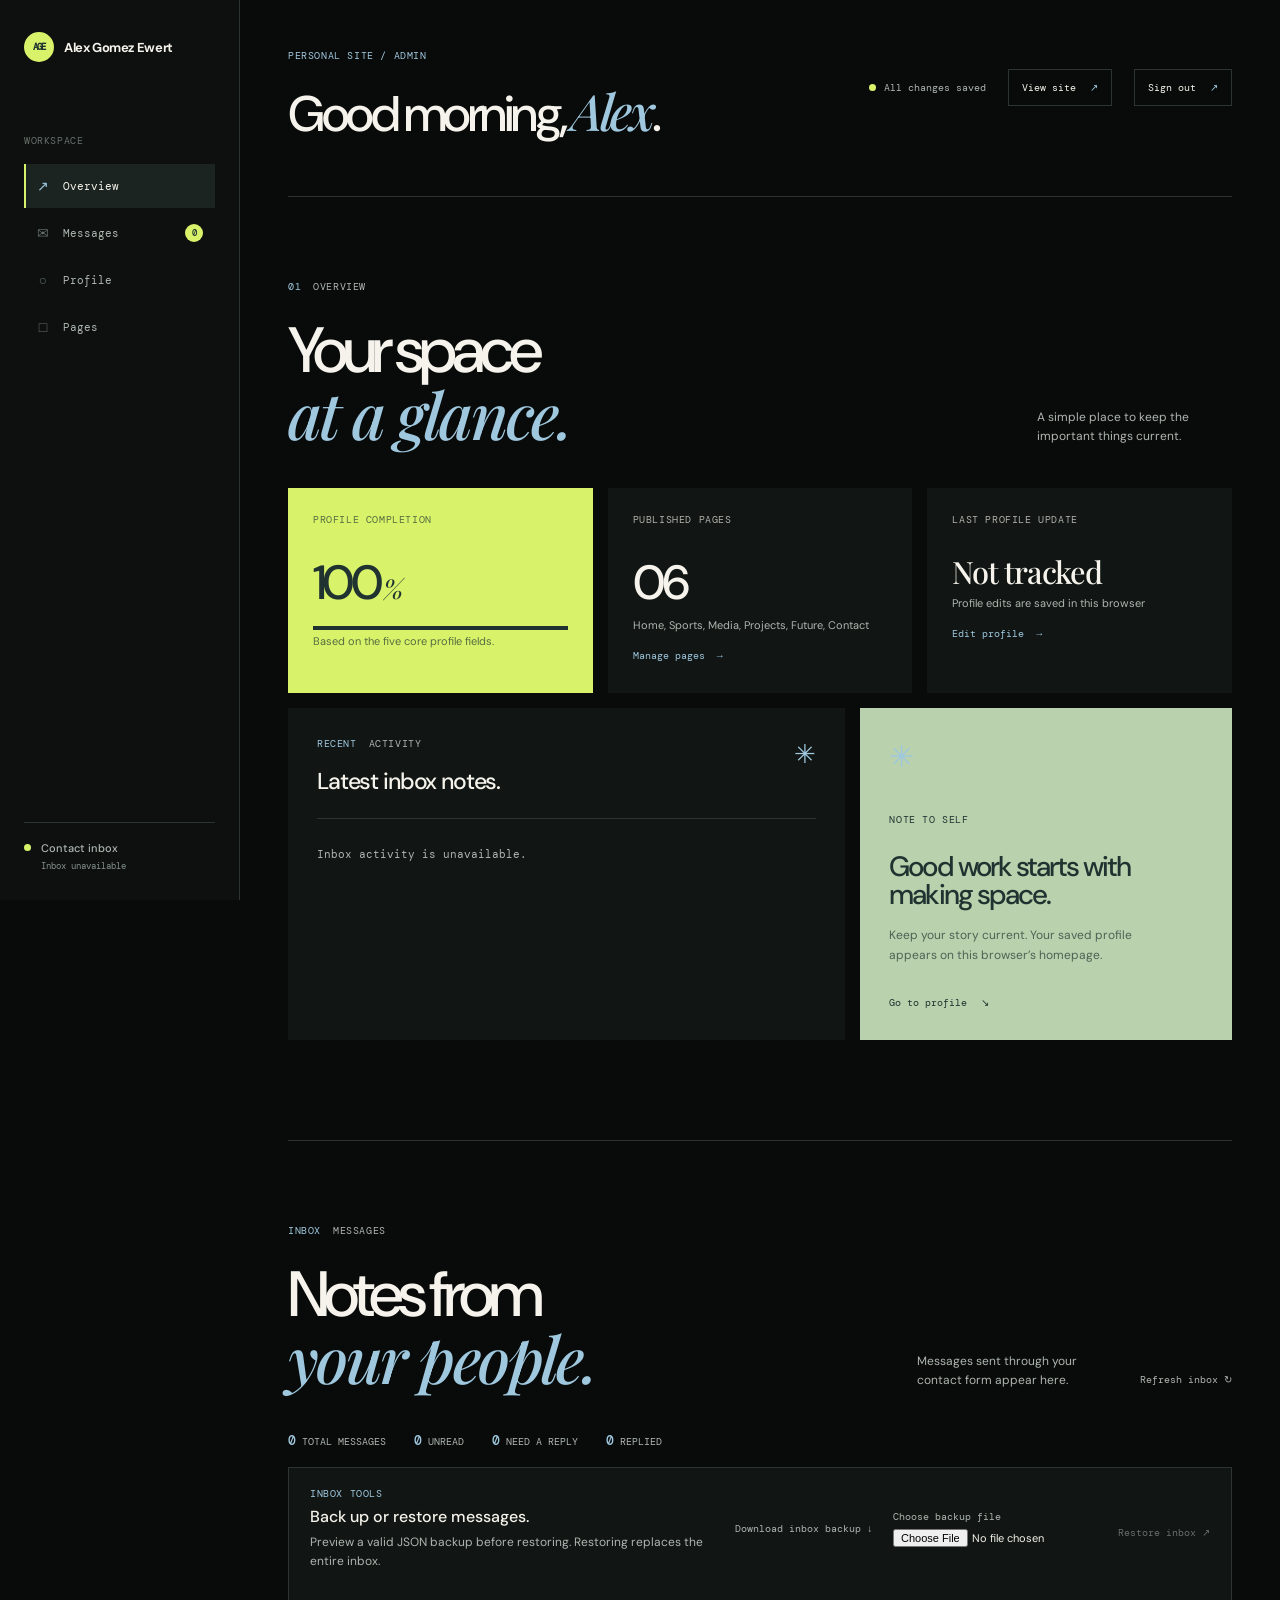
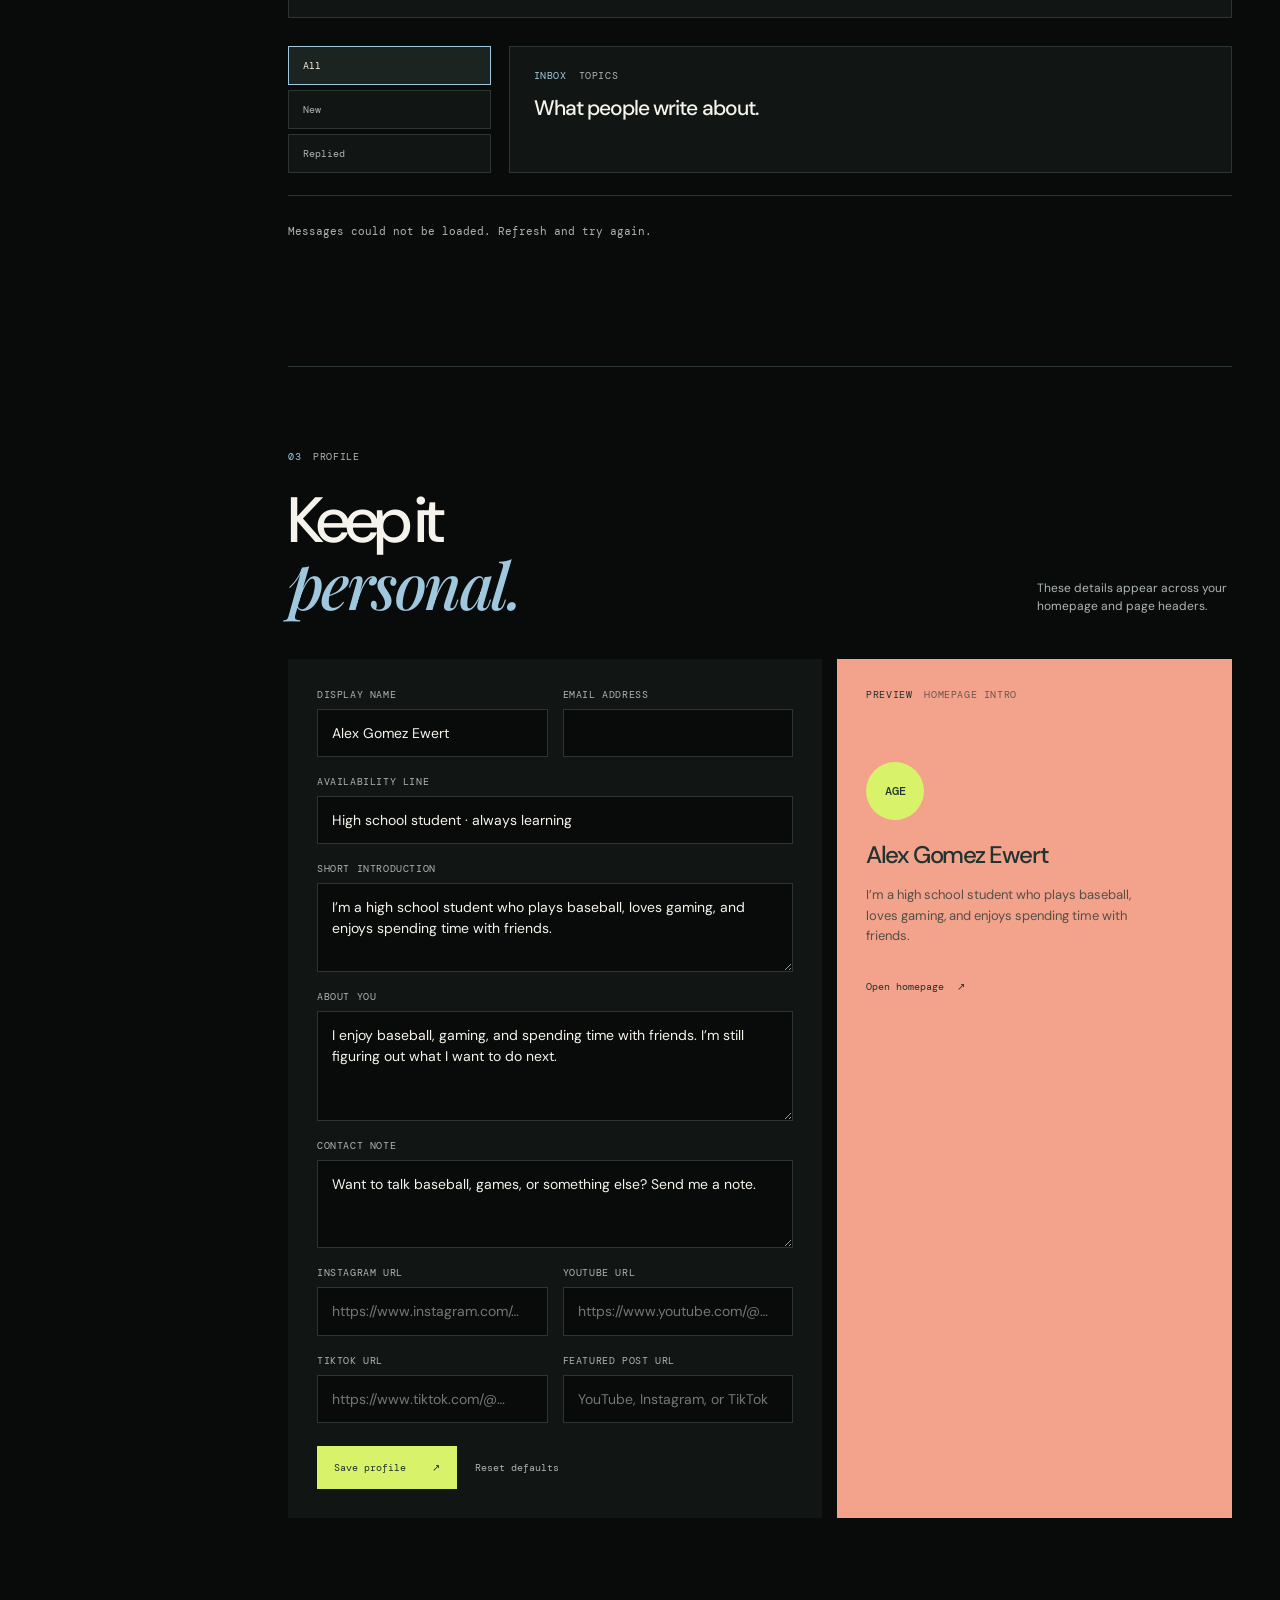
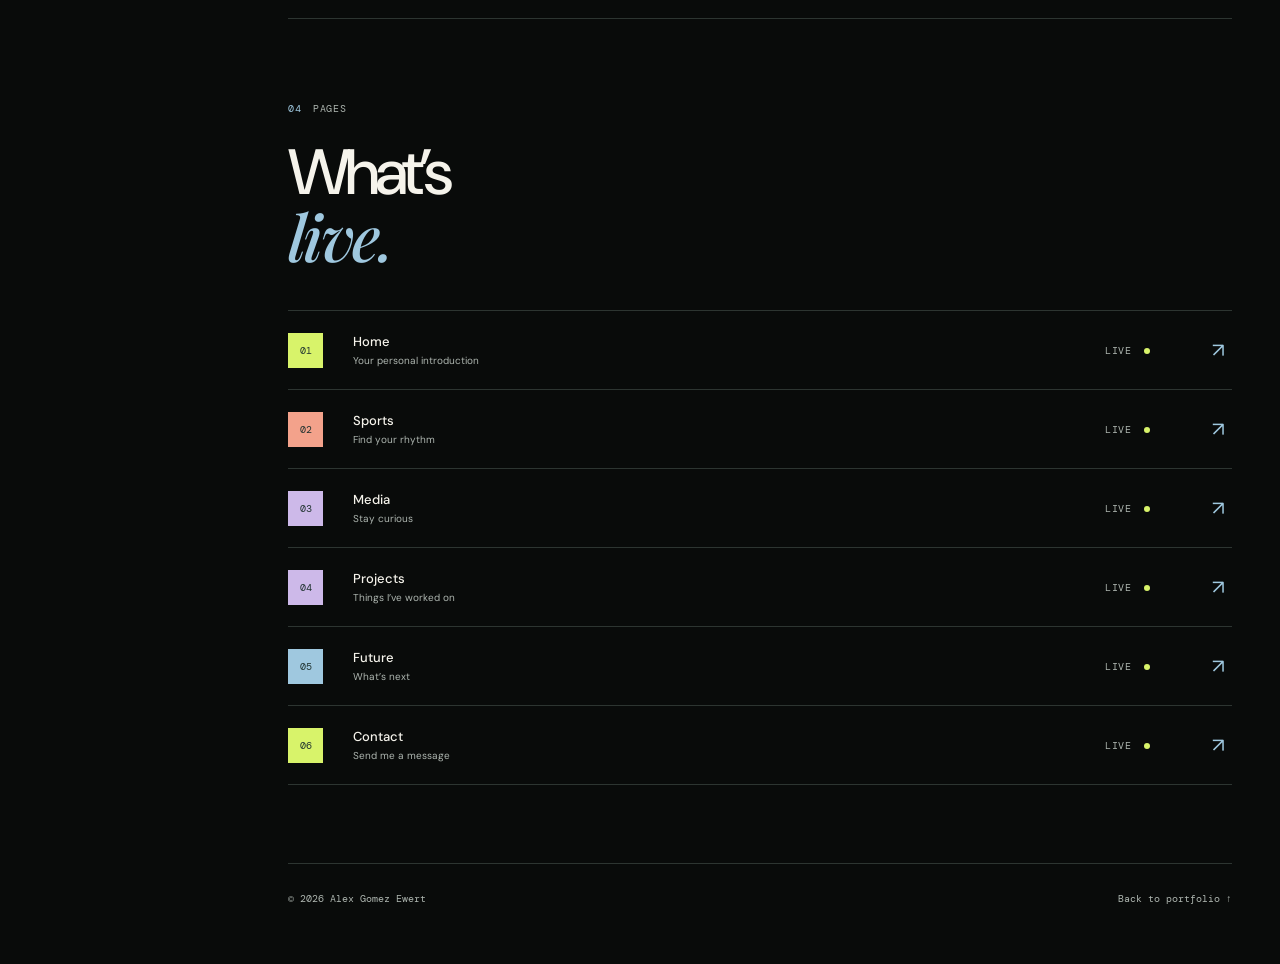
==== commit 65c65544: "Preview and validate inbox backups before restore Replit-Task-Id: 92c5adea-1e66-471b-9d18-9745328e81" ====
--- a/admin.html
+++ b/admin.html
@@ -124,7 +124,7 @@
               <p class="admin-section-label"><span>Inbox tools</span></p>
               <h3 id="admin-inbox-recovery-title">Back up or restore messages.</h3>
               <p class="admin-inbox-recovery-note">
-                Restore replaces the entire inbox. Only a complete, valid JSON backup will be accepted.
+                Preview a valid JSON backup before restoring. Restoring replaces the entire inbox.
               </p>
             </div>
             <div class="admin-inbox-recovery-actions">
@@ -140,8 +140,15 @@
                     required
                   />
                 </label>
-                <button class="admin-reset" id="restore-message-backup" type="submit">Restore inbox ↗</button>
+                <button class="admin-reset" id="restore-message-backup" type="submit" disabled>Restore inbox ↗</button>
               </form>
+            </div>
+            <div class="admin-inbox-backup-preview" id="restore-message-backup-preview" hidden aria-live="polite">
+              <strong id="restore-message-backup-summary"></strong>
+              <div id="restore-message-backup-senders" hidden>
+                <p>Recent senders</p>
+                <ul id="restore-message-backup-sender-list"></ul>
+              </div>
             </div>
             <p class="admin-inbox-recovery-status" id="admin-inbox-recovery-status" role="status" aria-live="polite"></p>
           </section>
--- a/admin.css
+++ b/admin.css
@@ -614,6 +614,41 @@
   font-size: 10px;
 }
 
+.admin-inbox-backup-preview {
+  grid-column: 1 / -1;
+  padding: 12px 14px;
+  border: 1px solid var(--line);
+  color: var(--ink);
+  background: rgba(255, 255, 255, 0.025);
+  font-family: var(--mono);
+  font-size: 10px;
+}
+
+.admin-inbox-backup-preview[hidden],
+.admin-inbox-backup-preview [hidden] {
+  display: none;
+}
+
+.admin-inbox-backup-preview strong {
+  color: var(--blue);
+  font-weight: 500;
+}
+
+.admin-inbox-backup-preview p {
+  margin: 9px 0 4px;
+  color: var(--muted);
+}
+
+.admin-inbox-backup-preview ul {
+  display: flex;
+  flex-wrap: wrap;
+  gap: 6px 16px;
+  margin: 0;
+  padding: 0;
+  color: var(--ink);
+  list-style: none;
+}
+
 .admin-inbox-recovery button:disabled {
   cursor: wait;
   opacity: 0.55;
@@ -1279,6 +1314,10 @@
     grid-column: auto;
   }
 
+  .admin-inbox-backup-preview {
+    grid-column: auto;
+  }
+
   .admin-stat-grid,
   .admin-overview-grid,
   .admin-profile-grid {
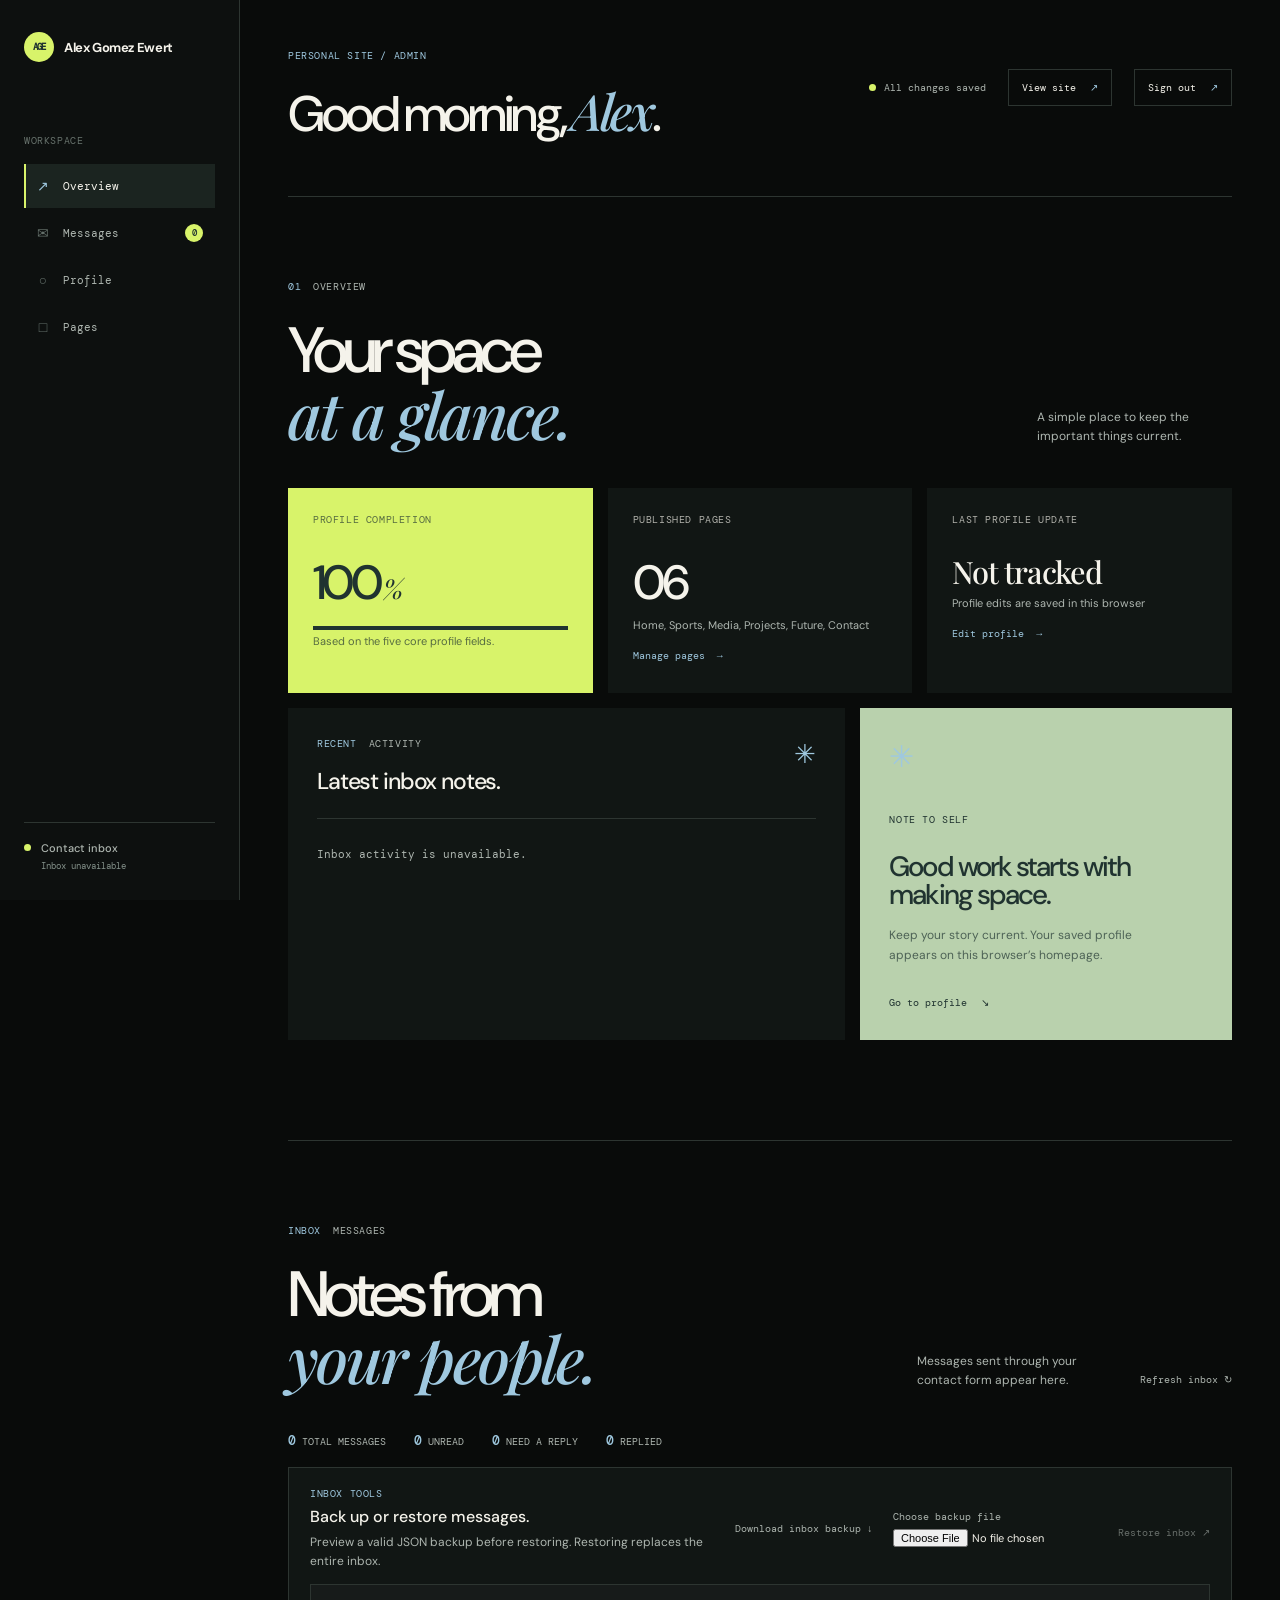
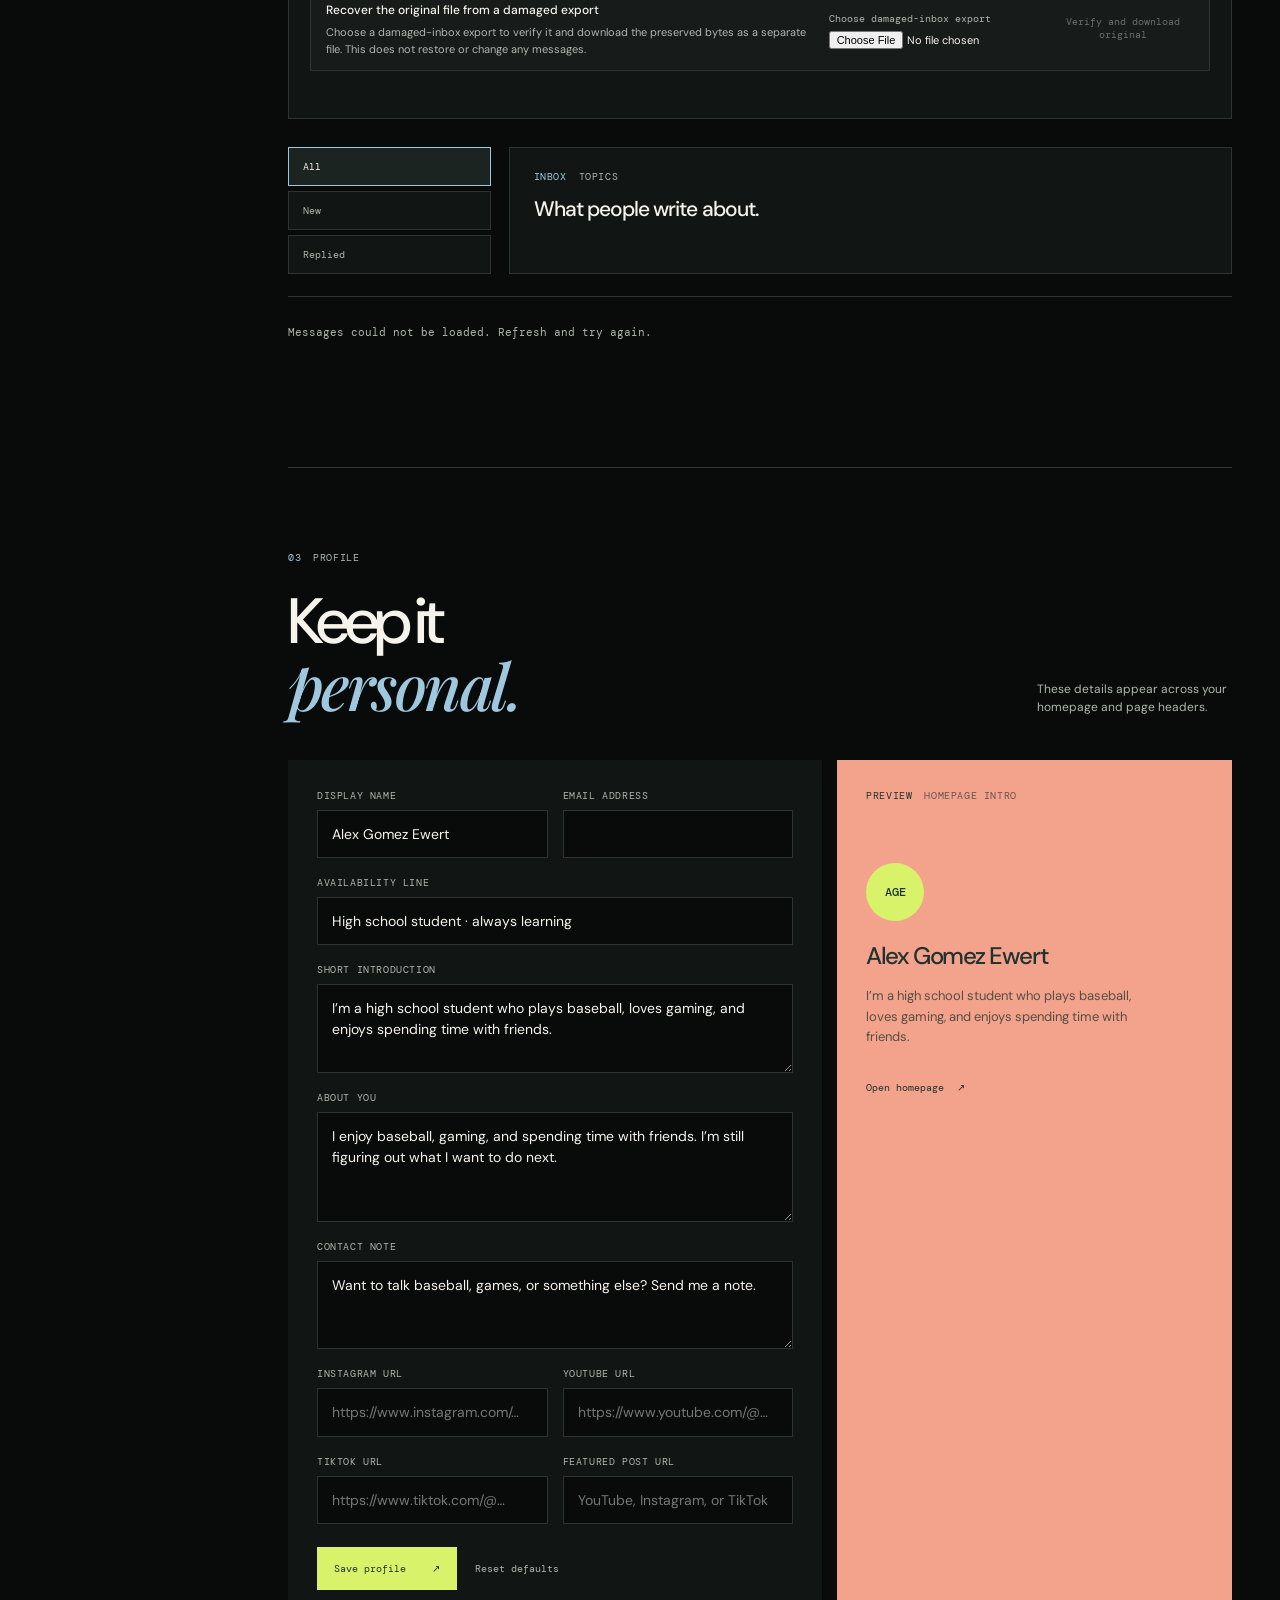
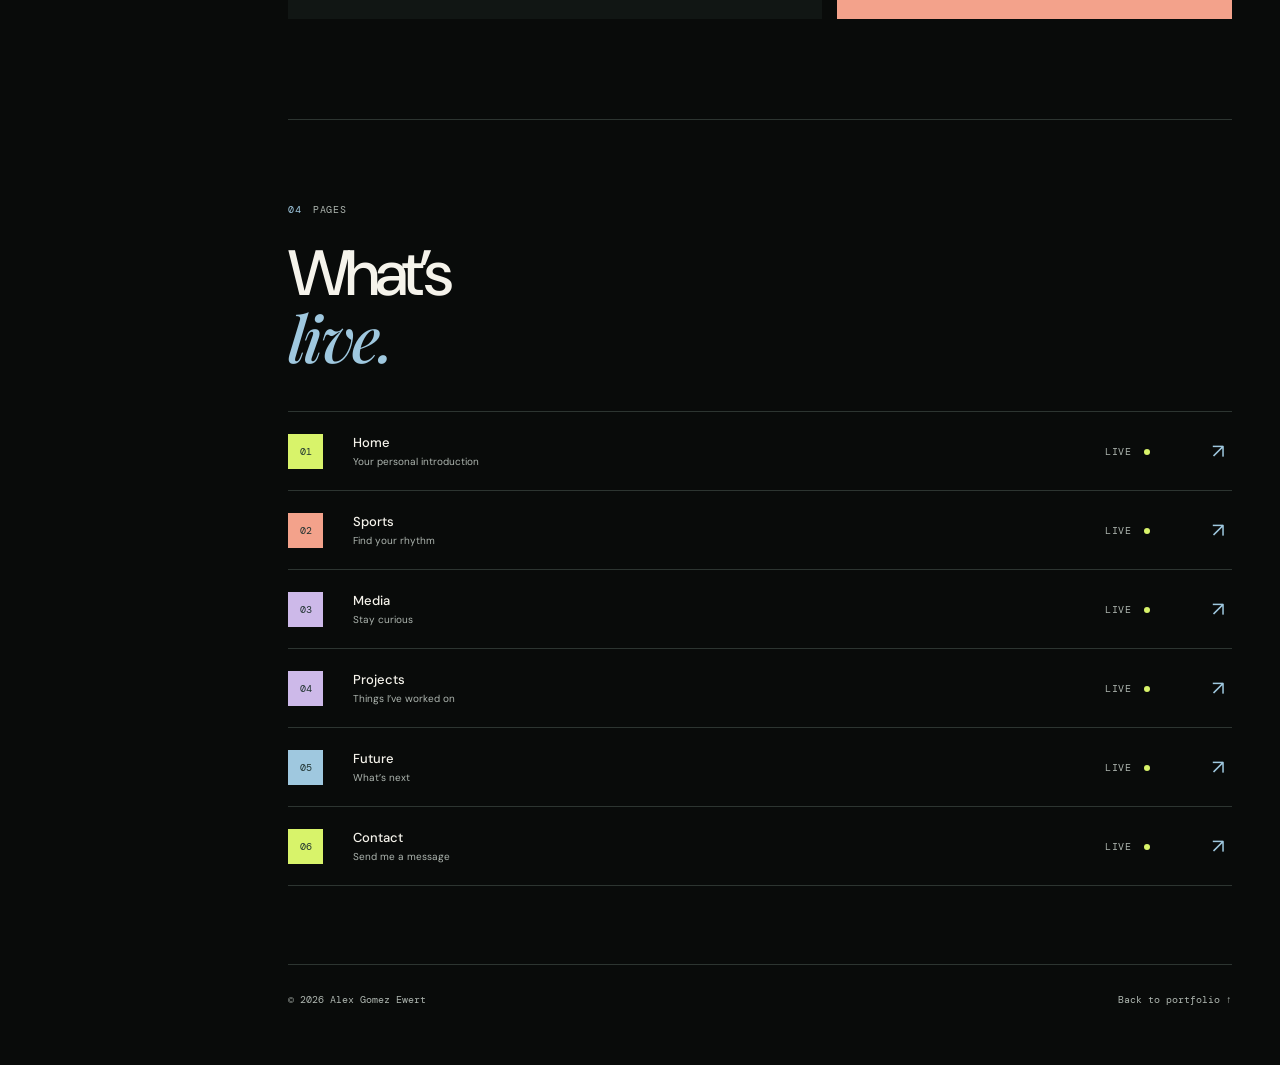
==== commit 754a0082: "Add verified damaged-inbox extraction for admins Replit-Task-Id: 964df749-28b5-4e4b-b24d-c8ec0c97a17" ====
--- a/admin.html
+++ b/admin.html
@@ -143,6 +143,30 @@
                 <button class="admin-reset" id="restore-message-backup" type="submit" disabled>Restore inbox ↗</button>
               </form>
             </div>
+            <div class="admin-inbox-raw-extract">
+              <div>
+                <strong>Recover the original file from a damaged export</strong>
+                <p>
+                  Choose a damaged-inbox export to verify it and download the preserved bytes as a separate file.
+                  This does not restore or change any messages.
+                </p>
+              </div>
+              <form id="extract-raw-backup-form">
+                <label class="admin-inbox-file-label" for="extract-raw-backup-file">
+                  Choose damaged-inbox export
+                  <input
+                    id="extract-raw-backup-file"
+                    name="damaged-backup"
+                    type="file"
+                    accept=".json,application/json"
+                    required
+                  />
+                </label>
+                <button class="admin-reset" id="extract-raw-backup" type="submit" disabled>
+                  Verify and download original
+                </button>
+              </form>
+            </div>
             <div class="admin-inbox-backup-preview" id="restore-message-backup-preview" hidden aria-live="polite">
               <strong id="restore-message-backup-summary"></strong>
               <div id="restore-message-backup-senders" hidden>
@@ -299,6 +323,6 @@
       </main>
     </div>
 
-    <script src="admin.js?v=contact-recovery-1"></script>
+    <script src="admin.js?v=contact-recovery-2"></script>
   </body>
 </html>
--- a/admin.css
+++ b/admin.css
@@ -591,6 +591,37 @@
   gap: 15px;
 }
 
+.admin-inbox-raw-extract {
+  grid-column: 1 / -1;
+  display: flex;
+  align-items: center;
+  justify-content: space-between;
+  gap: 18px;
+  padding: 13px 15px;
+  border: 1px solid var(--line);
+  background: rgba(255, 255, 255, 0.025);
+}
+
+.admin-inbox-raw-extract strong {
+  color: var(--ink);
+  font-size: 12px;
+  font-weight: 500;
+}
+
+.admin-inbox-raw-extract p {
+  max-width: 520px;
+  margin: 5px 0 0;
+  color: var(--muted);
+  font-size: 11px;
+  line-height: 1.5;
+}
+
+.admin-inbox-raw-extract form {
+  display: flex;
+  align-items: flex-end;
+  gap: 14px;
+}
+
 .admin-inbox-file-label {
   display: grid;
   gap: 6px;
@@ -1314,6 +1345,11 @@
     grid-column: auto;
   }
 
+  .admin-inbox-raw-extract {
+    align-items: flex-start;
+    flex-direction: column;
+  }
+
   .admin-inbox-backup-preview {
     grid-column: auto;
   }
@@ -1357,7 +1393,8 @@
   }
 
   .admin-inbox-recovery-actions,
-  .admin-inbox-recovery-actions form {
+  .admin-inbox-recovery-actions form,
+  .admin-inbox-raw-extract form {
     align-items: flex-start;
     flex-direction: column;
   }
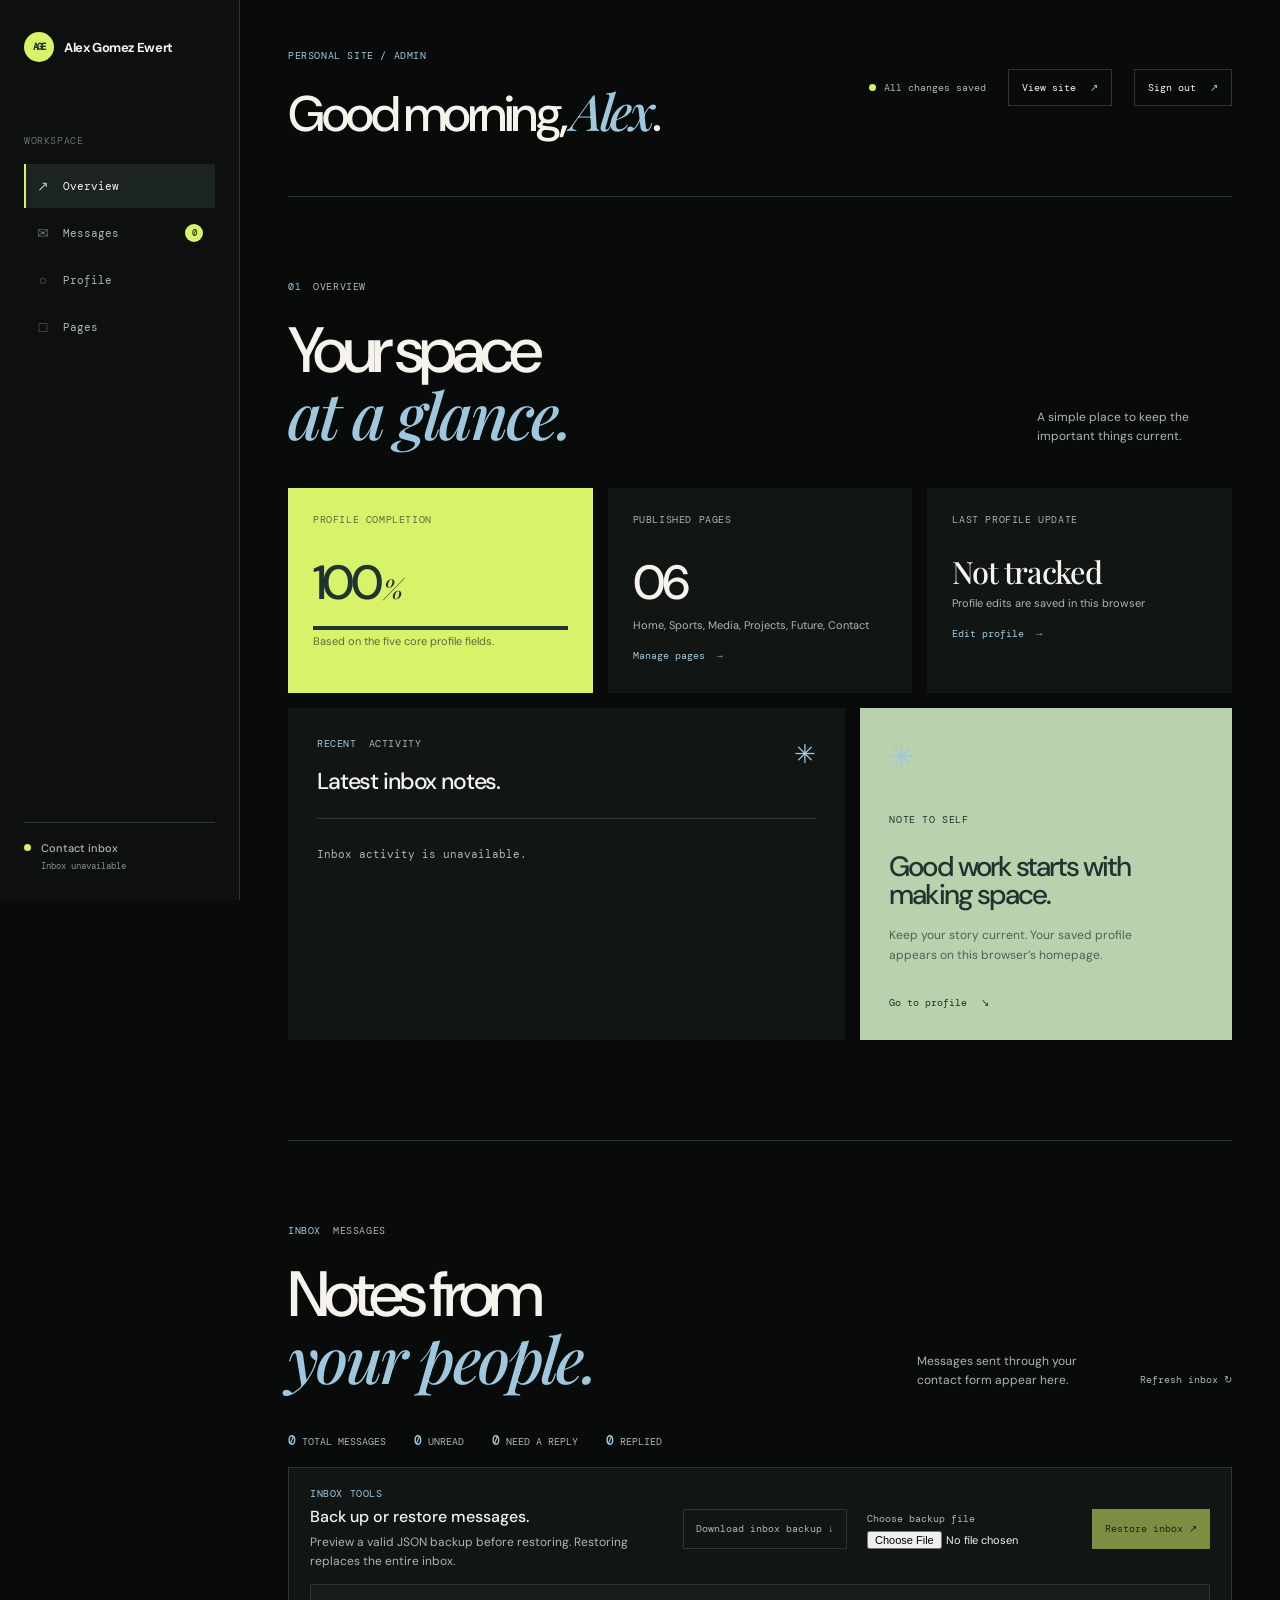
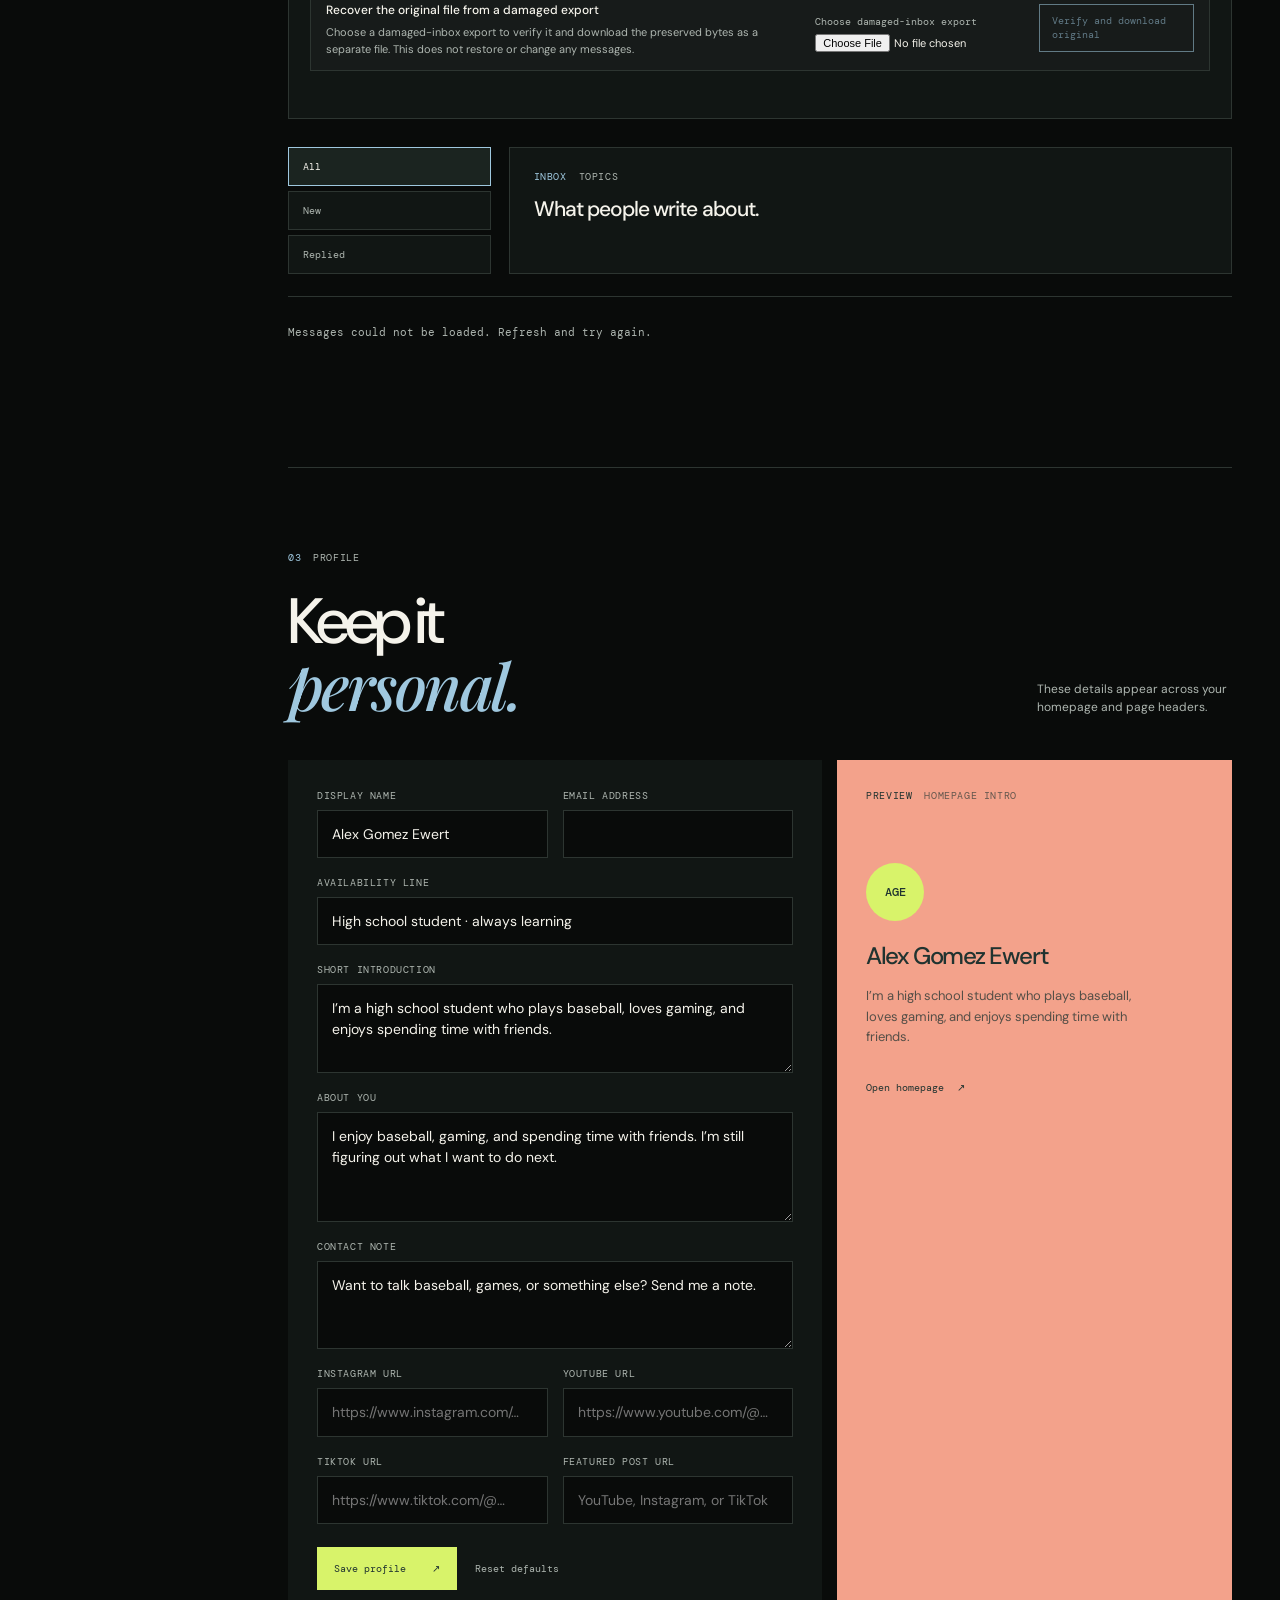
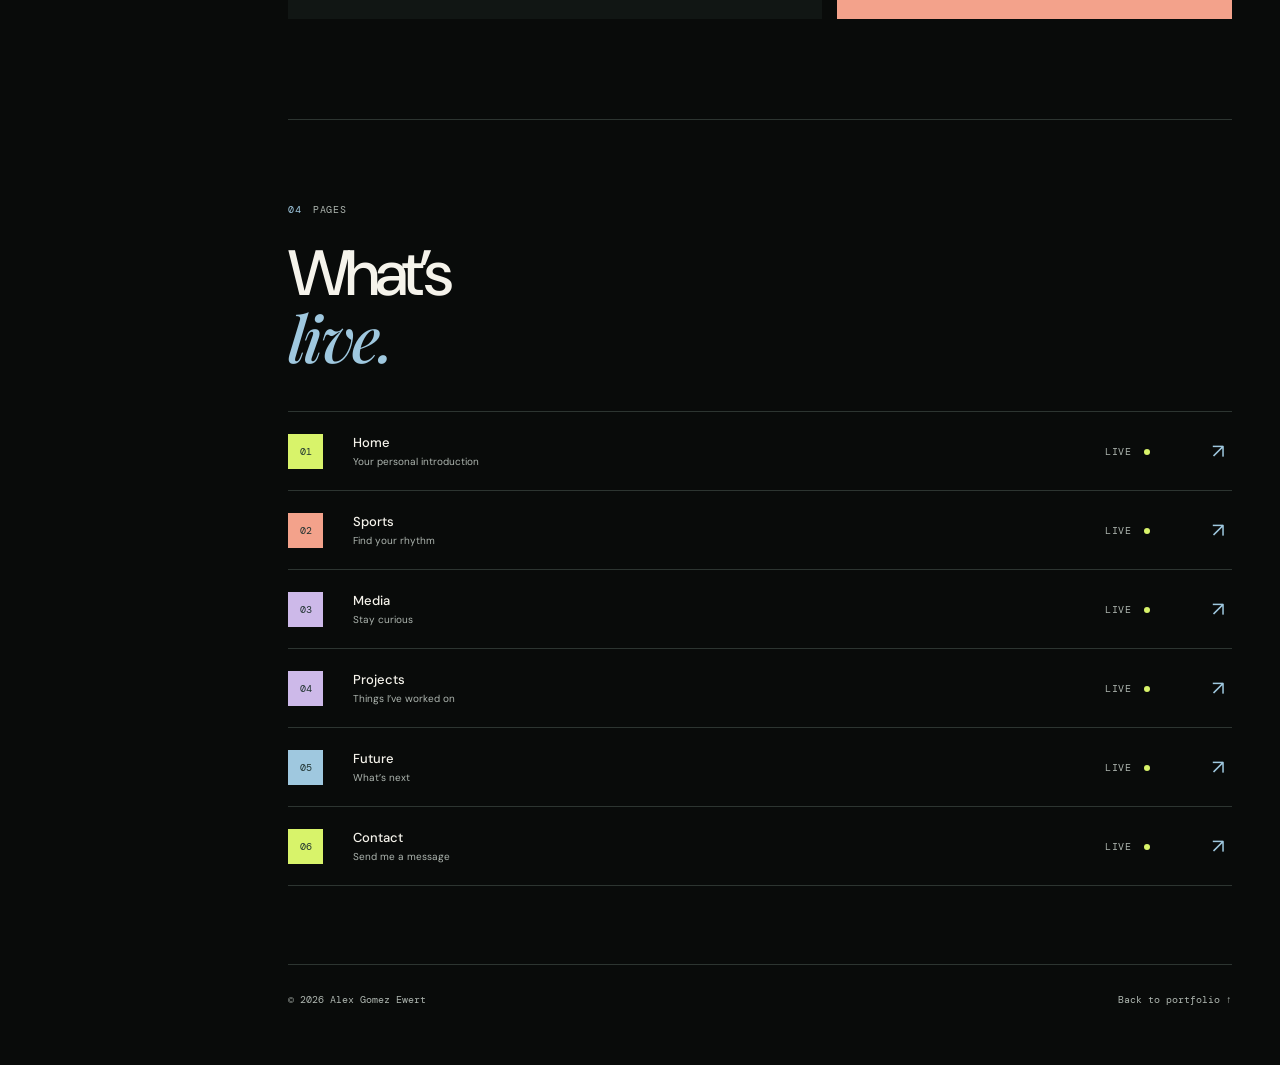
==== commit 5d975ed1: "Improve mobile inbox recovery controls Replit-Task-Id: cf090df2-a514-4a3c-8443-d1e3596a87e4 Replit-M" ====
--- a/admin.html
+++ b/admin.html
@@ -9,7 +9,7 @@
     />
     <title>Admin dashboard — Alex Gomez Ewert</title>
     <link rel="icon" href="favicon.svg" type="image/svg+xml" />
-    <link rel="stylesheet" href="admin.css?v=contact-recovery-1" />
+    <link rel="stylesheet" href="admin.css?v=contact-recovery-2" />
   </head>
   <body>
     <div class="admin-shell">
--- a/admin.css
+++ b/admin.css
@@ -685,6 +685,28 @@
   opacity: 0.55;
 }
 
+.admin-inbox-recovery .admin-reset {
+  display: inline-flex;
+  align-items: center;
+  justify-content: flex-start;
+  min-height: 40px;
+  padding: 9px 12px;
+  border: 1px solid var(--line);
+  line-height: 1.4;
+  text-align: left;
+}
+
+.admin-inbox-recovery #restore-message-backup {
+  border-color: var(--lime);
+  color: var(--dark);
+  background: var(--lime);
+}
+
+.admin-inbox-raw-extract #extract-raw-backup {
+  border-color: var(--blue);
+  color: var(--blue);
+}
+
 .admin-messages-list {
   border-top: 1px solid var(--line);
 }
@@ -1372,7 +1394,51 @@
   }
 }
 
+@media (max-width: 600px) {
+  .admin-inbox-recovery-actions,
+  .admin-inbox-recovery-actions form,
+  .admin-inbox-raw-extract form {
+    align-items: stretch;
+    flex-direction: column;
+    gap: 10px;
+  }
+
+  .admin-inbox-recovery-actions,
+  .admin-inbox-recovery-actions form,
+  .admin-inbox-raw-extract form,
+  .admin-inbox-file-label {
+    width: 100%;
+  }
+
+  .admin-inbox-file-label {
+    font-size: 11px;
+  }
+
+  .admin-inbox-file-label input {
+    width: 100%;
+    max-width: 100%;
+    min-height: 44px;
+    font-size: 12px;
+  }
+
+  .admin-inbox-recovery .admin-reset {
+    width: 100%;
+    min-height: 44px;
+    font-size: 11px;
+  }
+}
+
 @media (max-width: 480px) {
+  .admin-nav {
+    display: grid;
+    grid-template-columns: repeat(2, minmax(0, 1fr));
+    gap: 6px;
+  }
+
+  .admin-nav a {
+    justify-content: flex-start;
+  }
+
   .admin-top-actions {
     align-items: flex-start;
     flex-direction: column;
@@ -1392,13 +1458,6 @@
     flex-direction: column;
   }
 
-  .admin-inbox-recovery-actions,
-  .admin-inbox-recovery-actions form,
-  .admin-inbox-raw-extract form {
-    align-items: flex-start;
-    flex-direction: column;
-  }
-
   .admin-page-row {
     grid-template-columns: 40px 1fr 20px;
     gap: 12px;
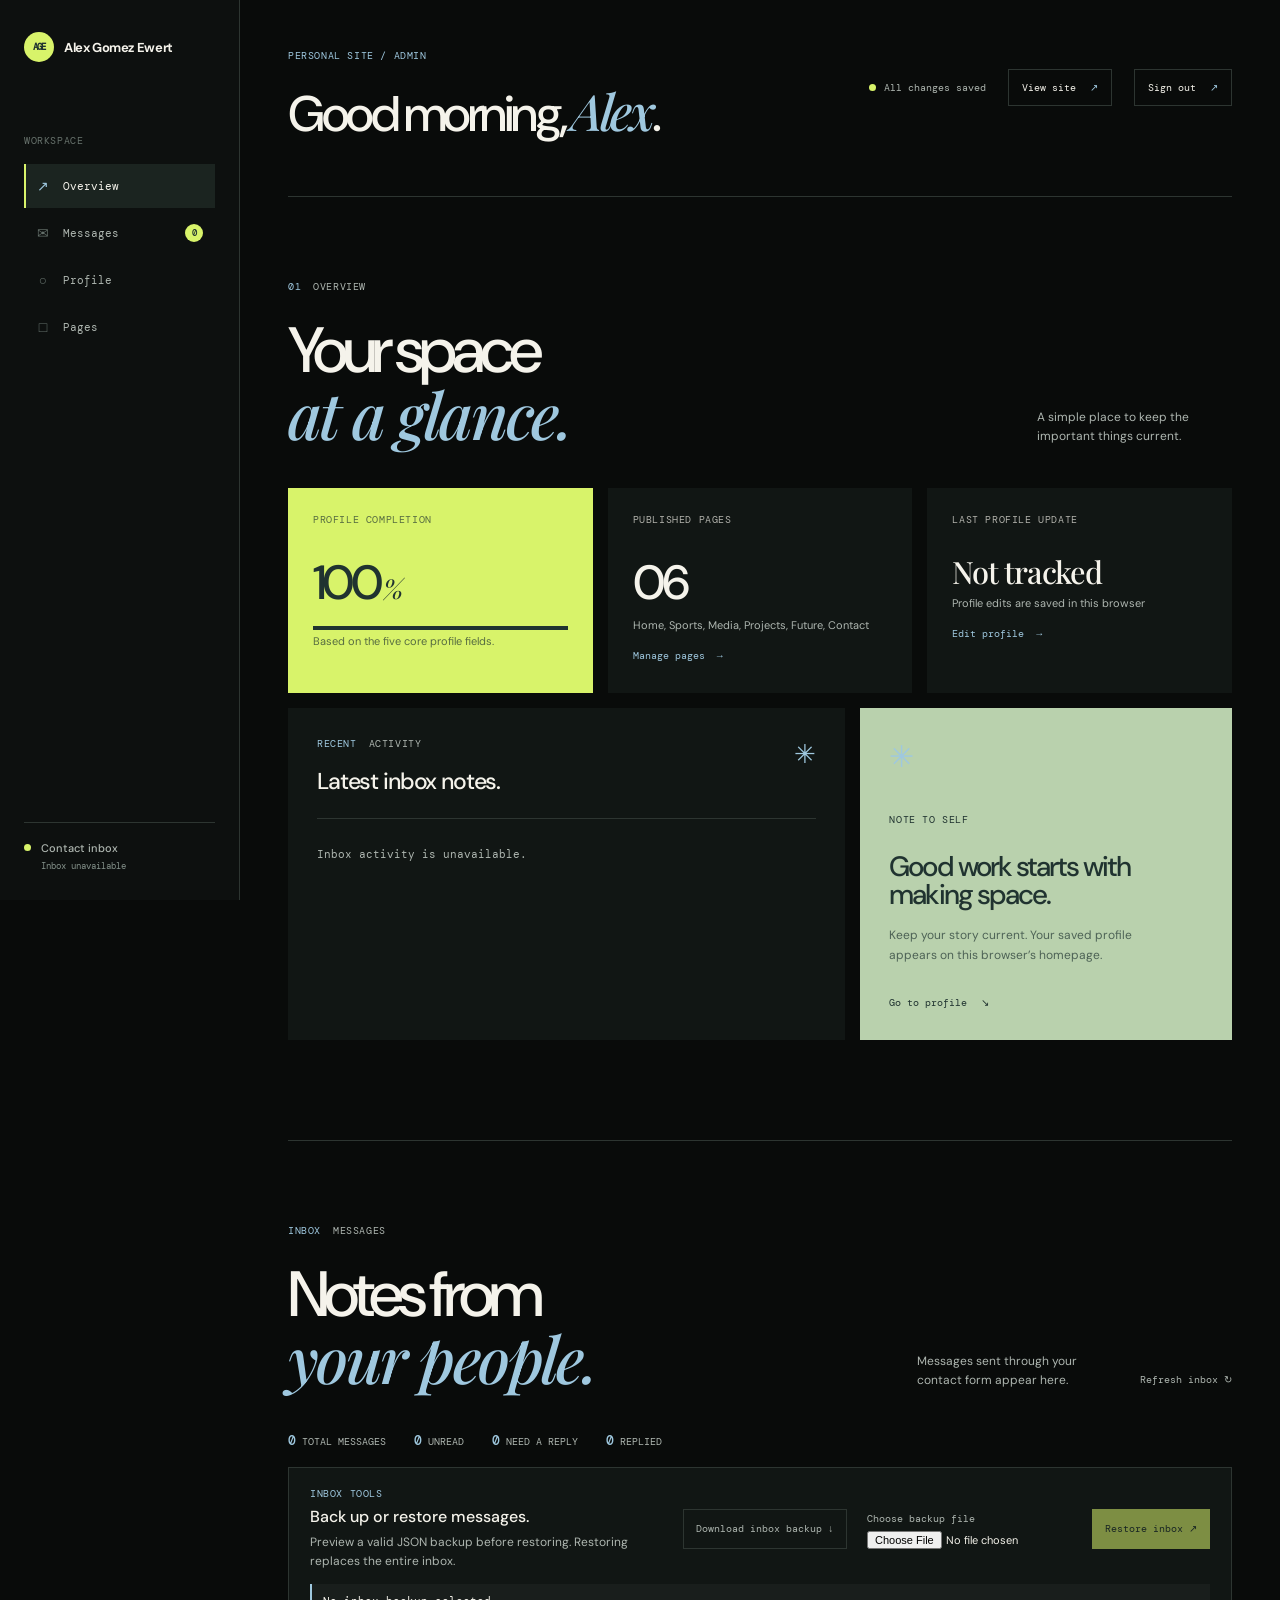
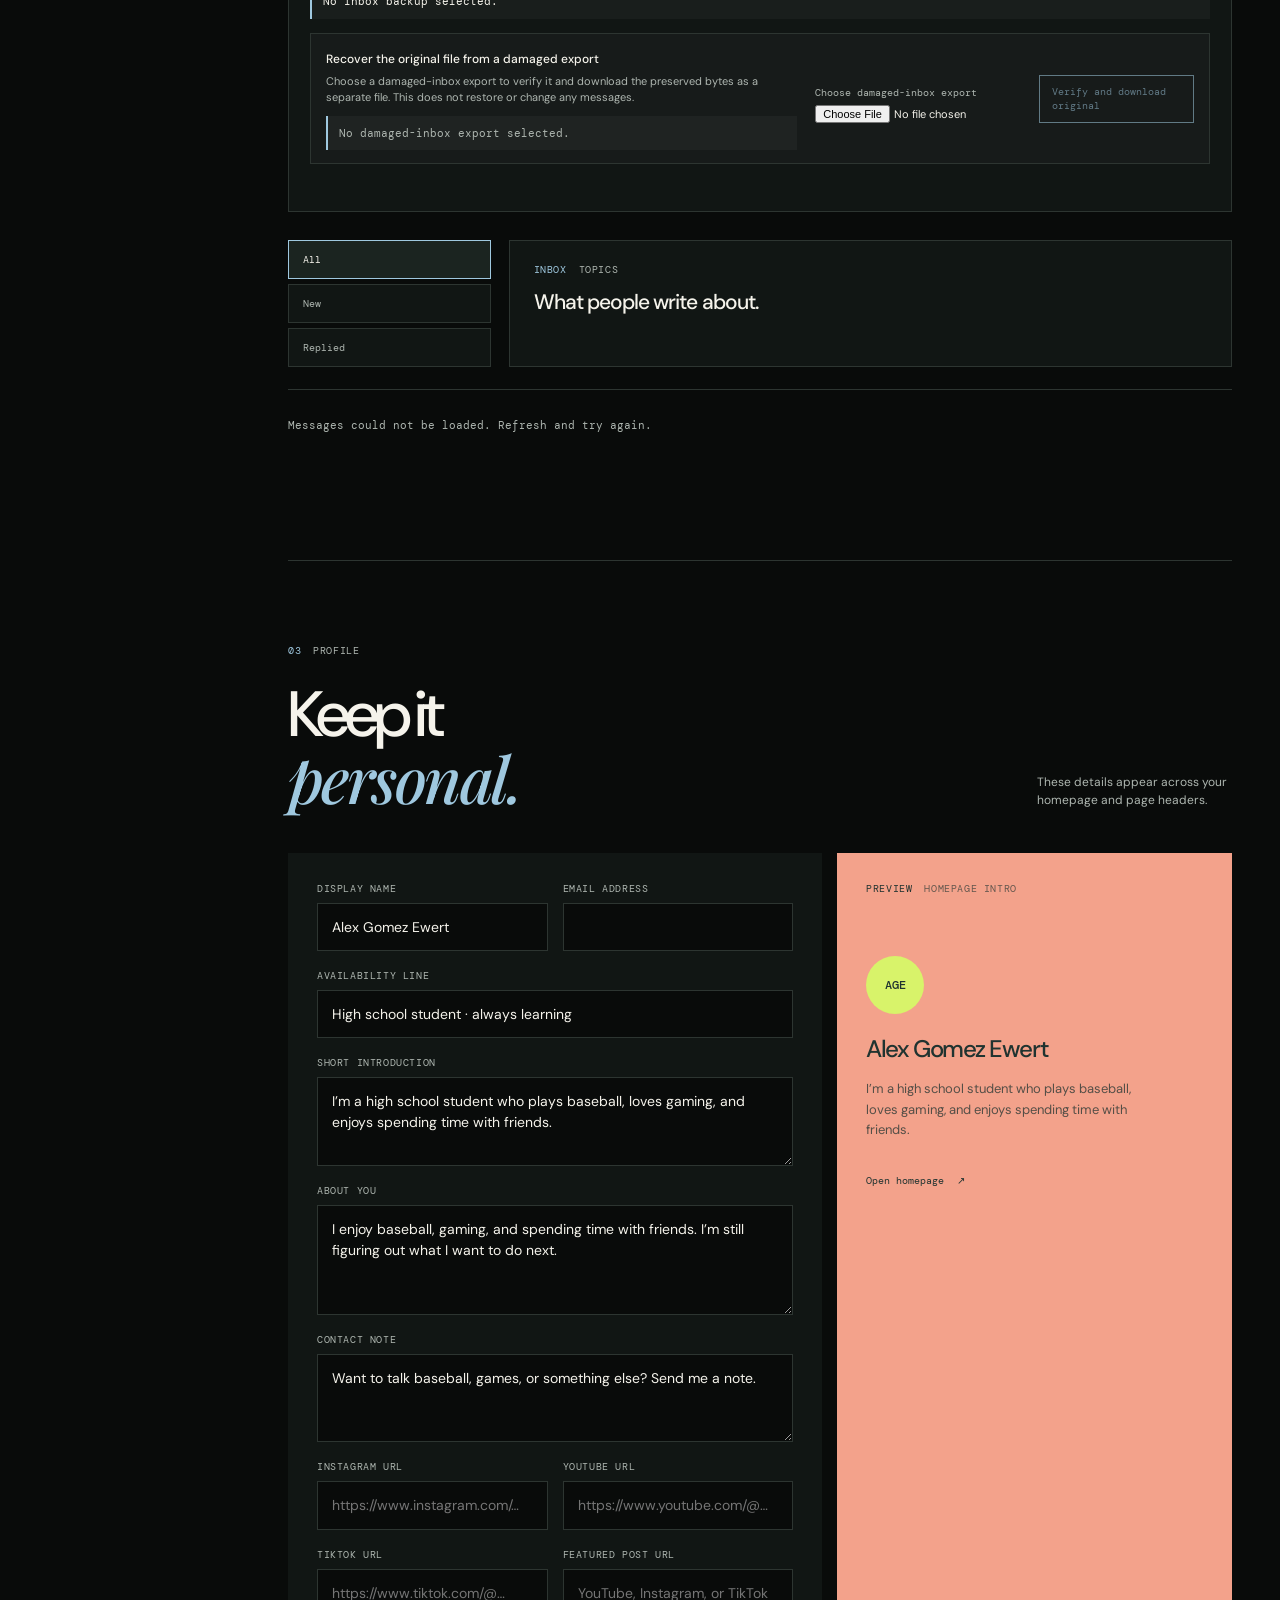
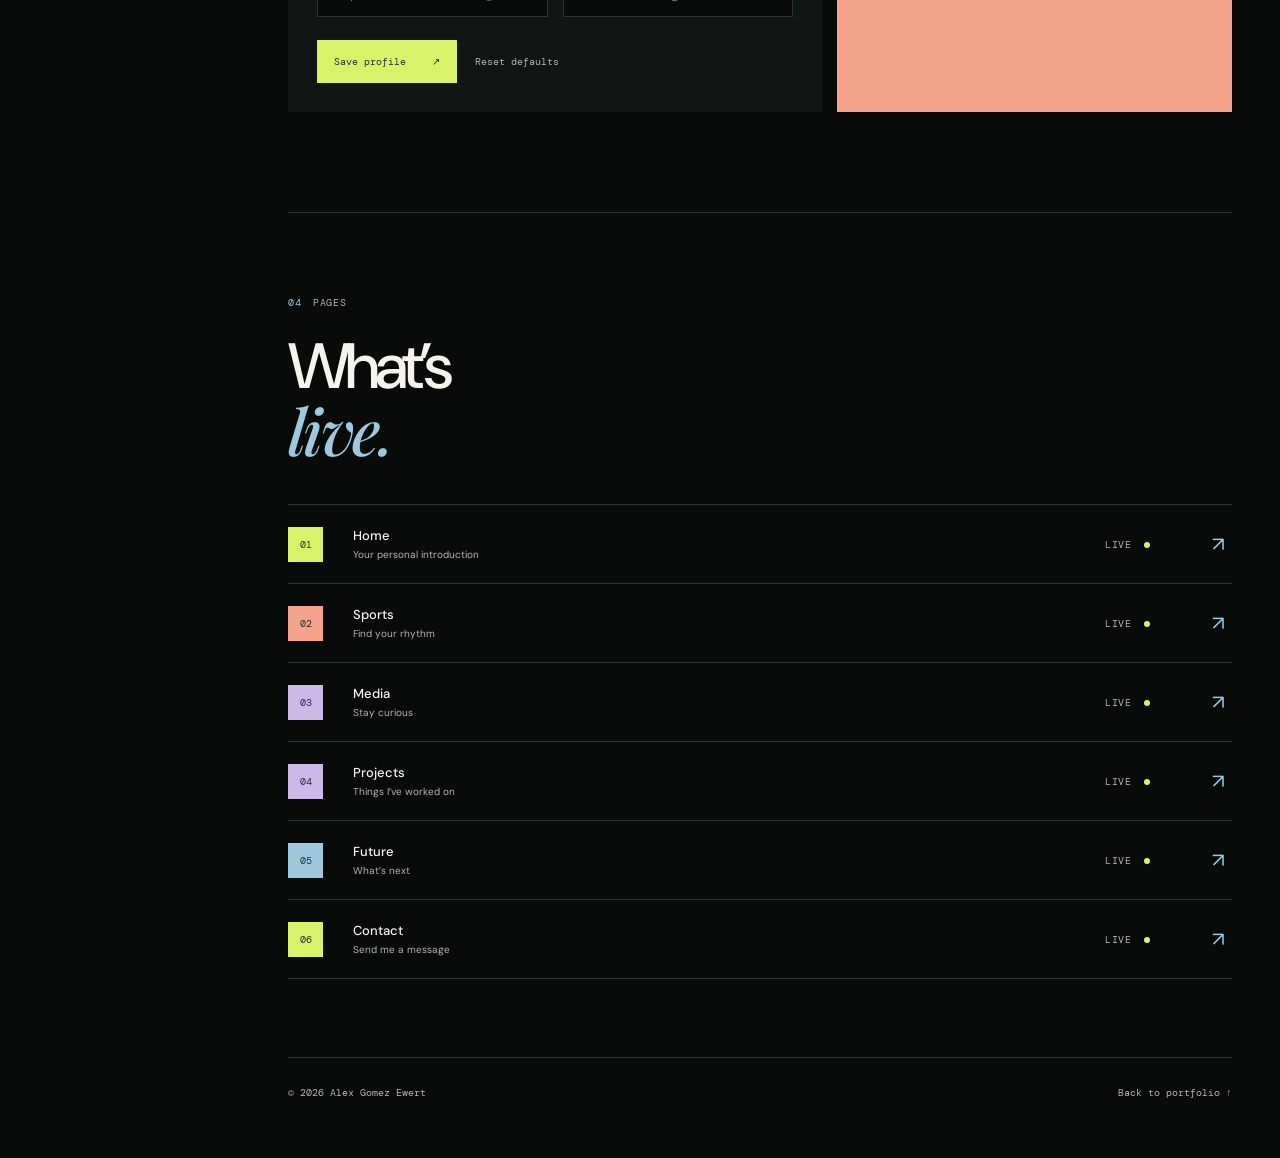
==== commit 78bd1b0c: "Show selected backup names and sizes in admin recovery flows Replit-Task-Id: 48425752-5aba-4221-b6e2" ====
--- a/admin.html
+++ b/admin.html
@@ -9,7 +9,7 @@
     />
     <title>Admin dashboard — Alex Gomez Ewert</title>
     <link rel="icon" href="favicon.svg" type="image/svg+xml" />
-    <link rel="stylesheet" href="admin.css?v=contact-recovery-2" />
+    <link rel="stylesheet" href="admin.css?v=backup-selection-1" />
   </head>
   <body>
     <div class="admin-shell">
@@ -143,12 +143,18 @@
                 <button class="admin-reset" id="restore-message-backup" type="submit" disabled>Restore inbox ↗</button>
               </form>
             </div>
+            <p class="admin-inbox-selected-file" id="restore-message-backup-selection" role="status" aria-live="polite" aria-atomic="true">
+              No inbox backup selected.
+            </p>
             <div class="admin-inbox-raw-extract">
               <div>
                 <strong>Recover the original file from a damaged export</strong>
                 <p>
                   Choose a damaged-inbox export to verify it and download the preserved bytes as a separate file.
                   This does not restore or change any messages.
+                </p>
+                <p class="admin-inbox-selected-file" id="extract-raw-backup-selection" role="status" aria-live="polite" aria-atomic="true">
+                  No damaged-inbox export selected.
                 </p>
               </div>
               <form id="extract-raw-backup-form">
@@ -323,6 +329,6 @@
       </main>
     </div>
 
-    <script src="admin.js?v=contact-recovery-2"></script>
+    <script src="admin.js?v=backup-selection-1"></script>
   </body>
 </html>
--- a/admin.css
+++ b/admin.css
@@ -616,6 +616,28 @@
   line-height: 1.5;
 }
 
+.admin-inbox-selected-file {
+  min-width: 0;
+  max-width: 100%;
+  margin: 0;
+  padding: 9px 11px;
+  border-left: 2px solid var(--blue);
+  color: var(--ink);
+  background: rgba(255, 255, 255, 0.035);
+  font-family: var(--mono);
+  font-size: 11px;
+  line-height: 1.5;
+  overflow-wrap: anywhere;
+}
+
+.admin-inbox-recovery > .admin-inbox-selected-file {
+  grid-column: 1 / -1;
+}
+
+.admin-inbox-raw-extract .admin-inbox-selected-file {
+  margin-top: 10px;
+}
+
 .admin-inbox-raw-extract form {
   display: flex;
   align-items: flex-end;
@@ -1395,6 +1417,33 @@
 }
 
 @media (max-width: 600px) {
+  .admin-nav a,
+  .admin-top-actions .admin-view-site,
+  .admin-messages-heading-actions .admin-reset,
+  .admin-message-filter,
+  .admin-message-action,
+  .admin-form-actions .admin-button,
+  .admin-form-actions .admin-reset,
+  .admin-footer a {
+    min-height: 44px;
+  }
+
+  .admin-top-actions .admin-view-site,
+  .admin-message-action,
+  .admin-stat-card a,
+  .admin-dark-link,
+  .admin-preview-card a,
+  .admin-footer a {
+    display: inline-flex;
+    align-items: center;
+  }
+
+  .admin-stat-card a,
+  .admin-dark-link,
+  .admin-preview-card a {
+    min-height: 44px;
+  }
+
   .admin-inbox-recovery-actions,
   .admin-inbox-recovery-actions form,
   .admin-inbox-raw-extract form {
